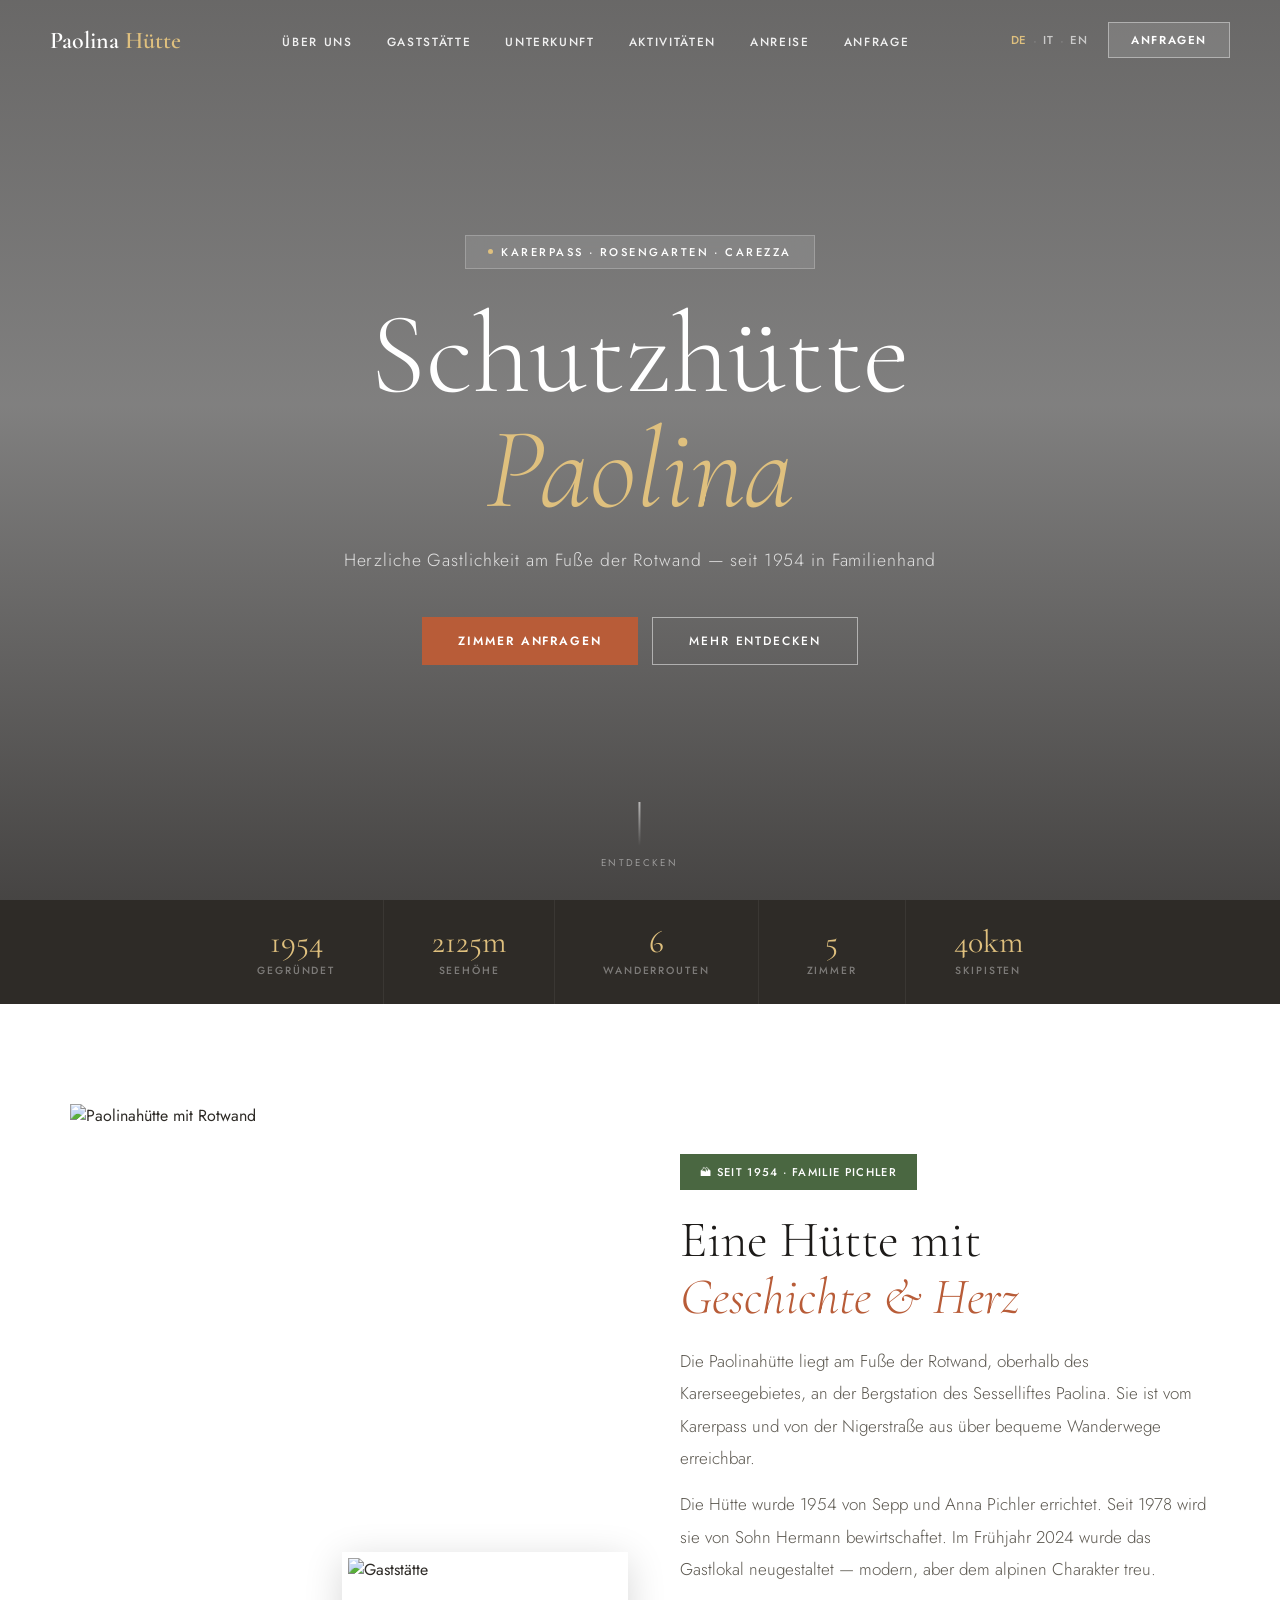
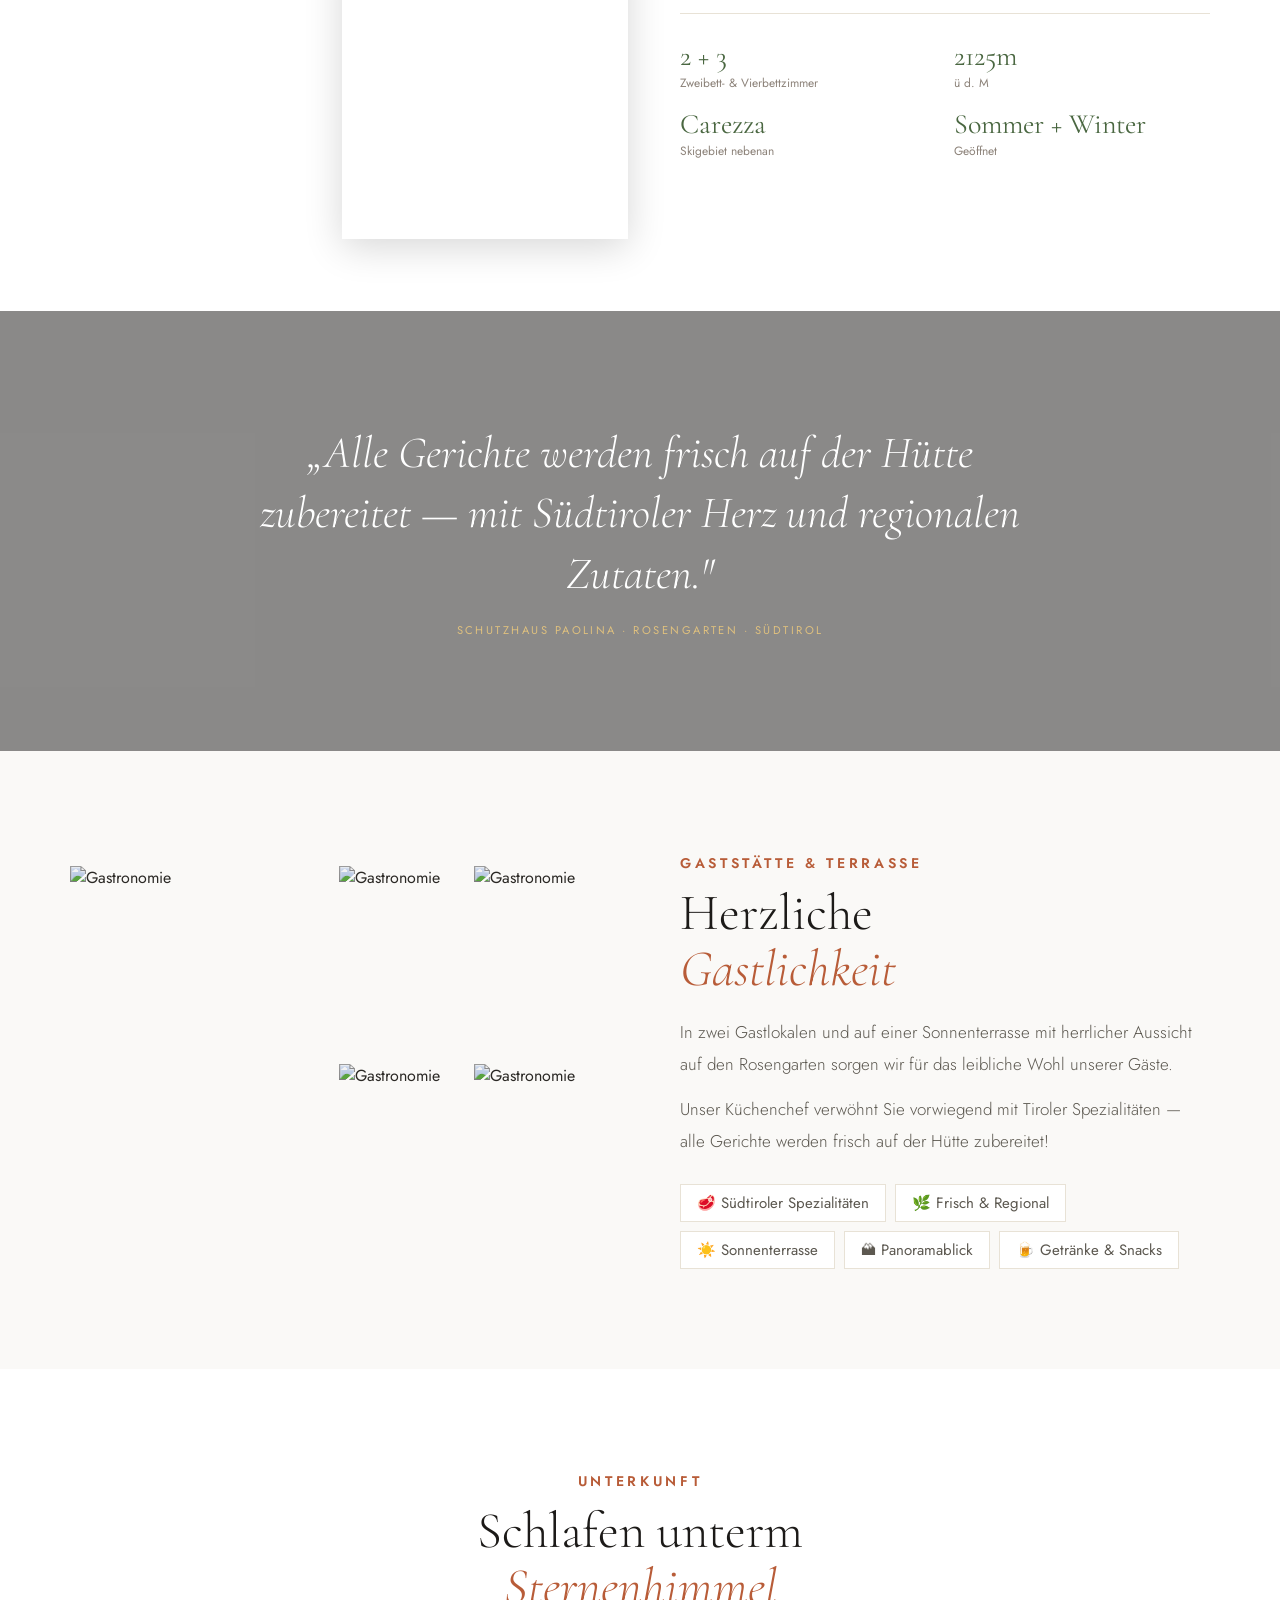
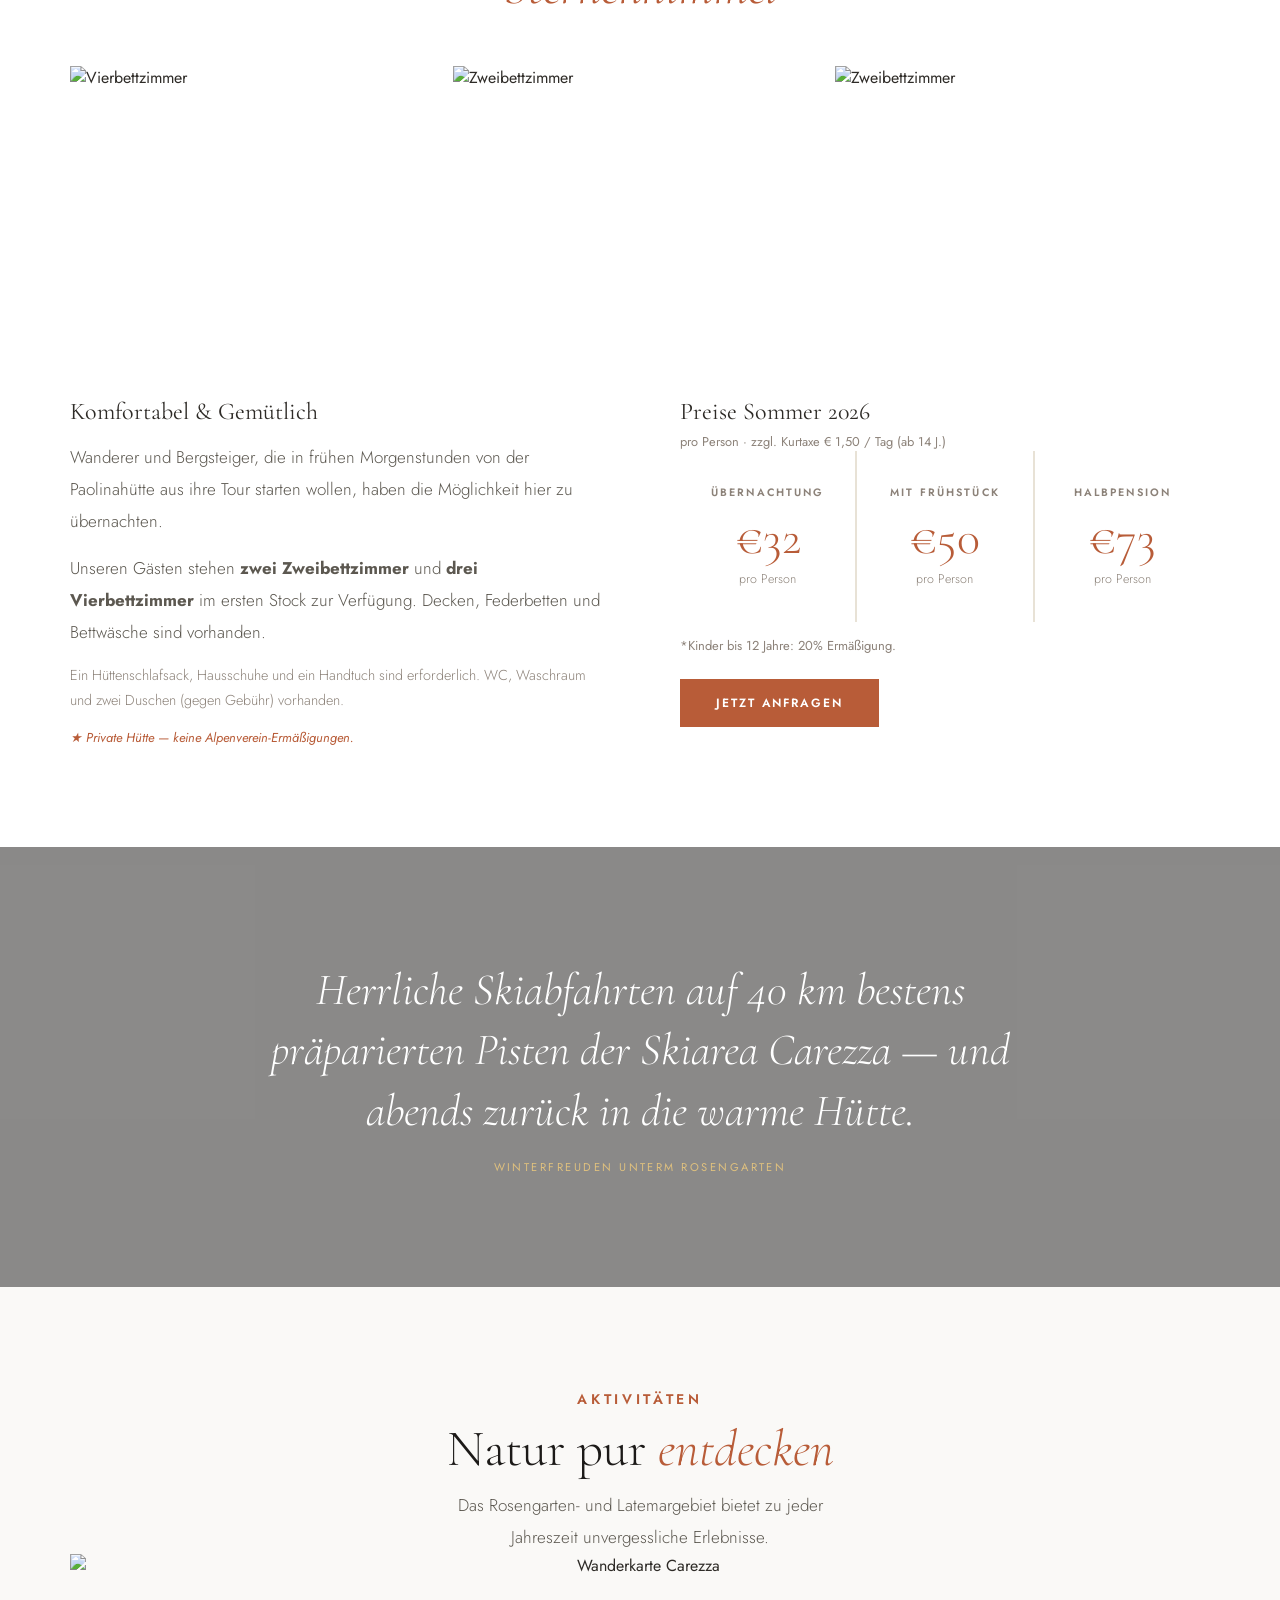
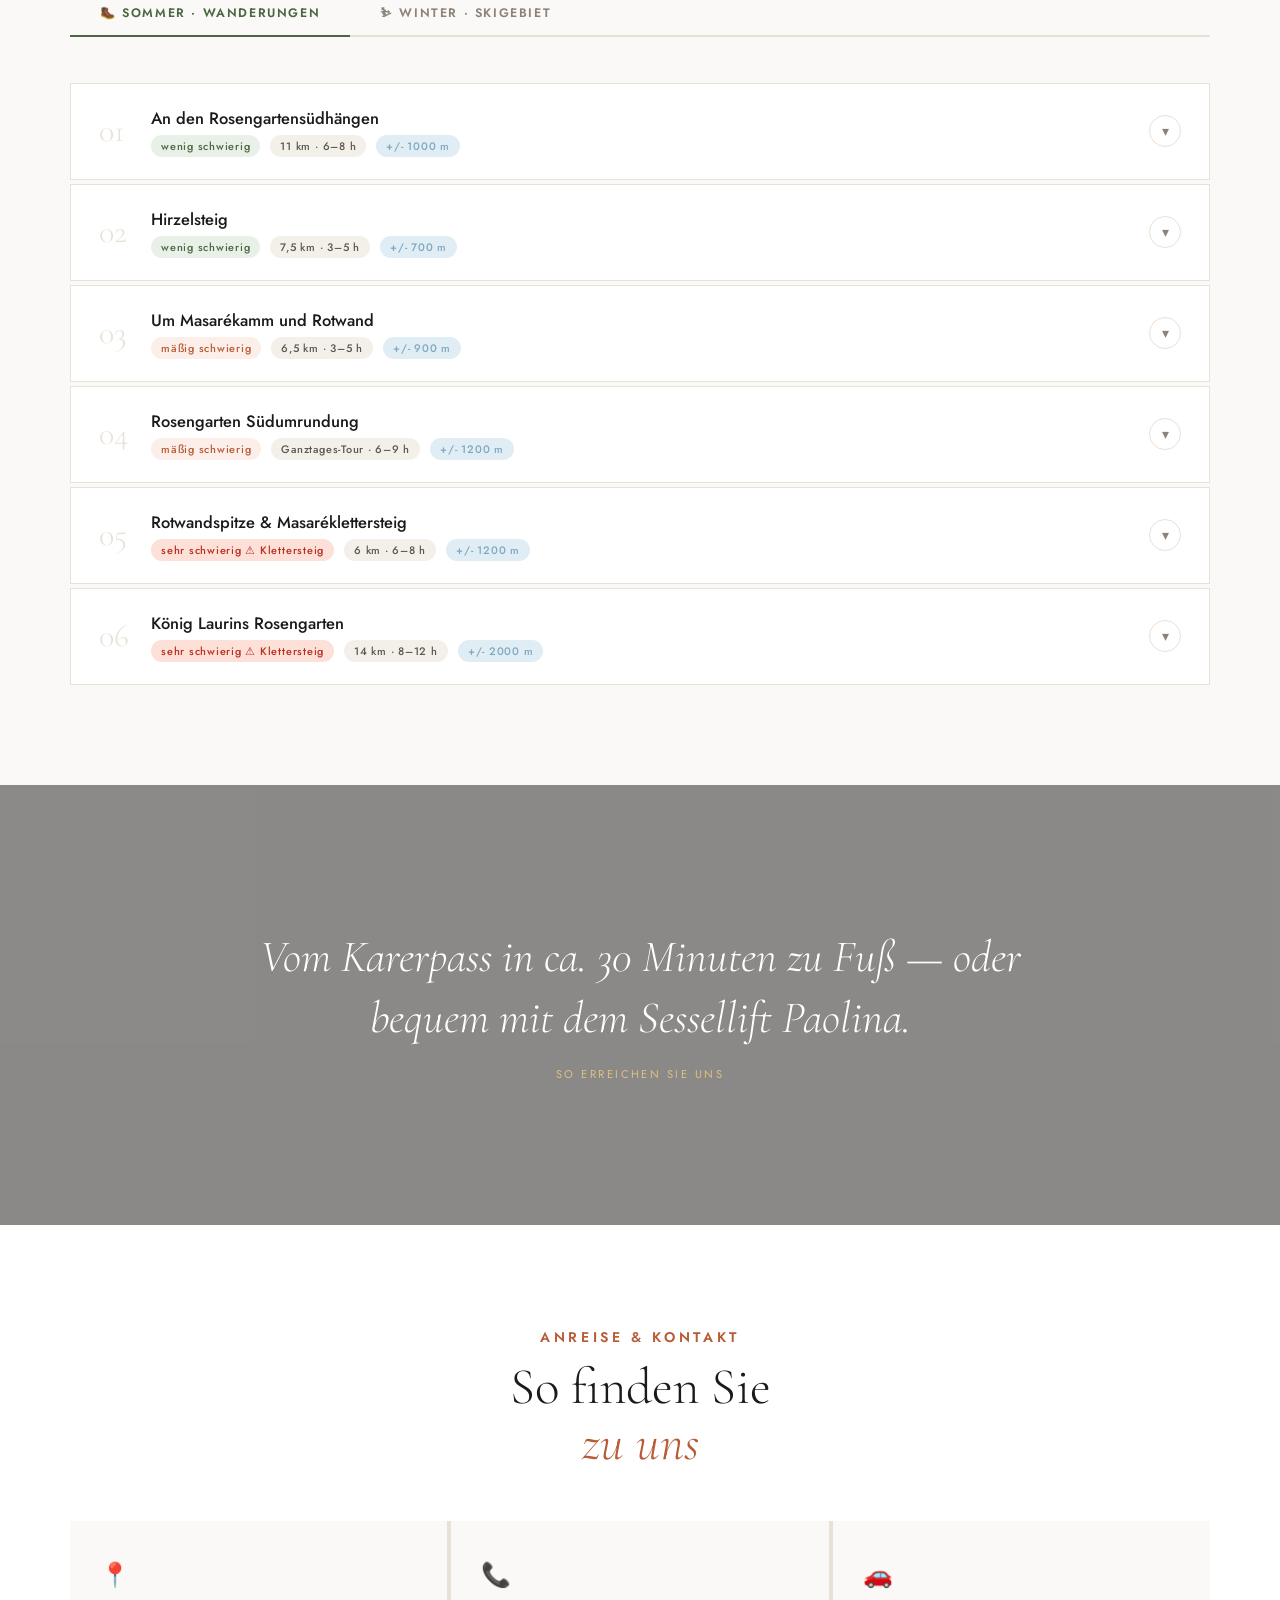
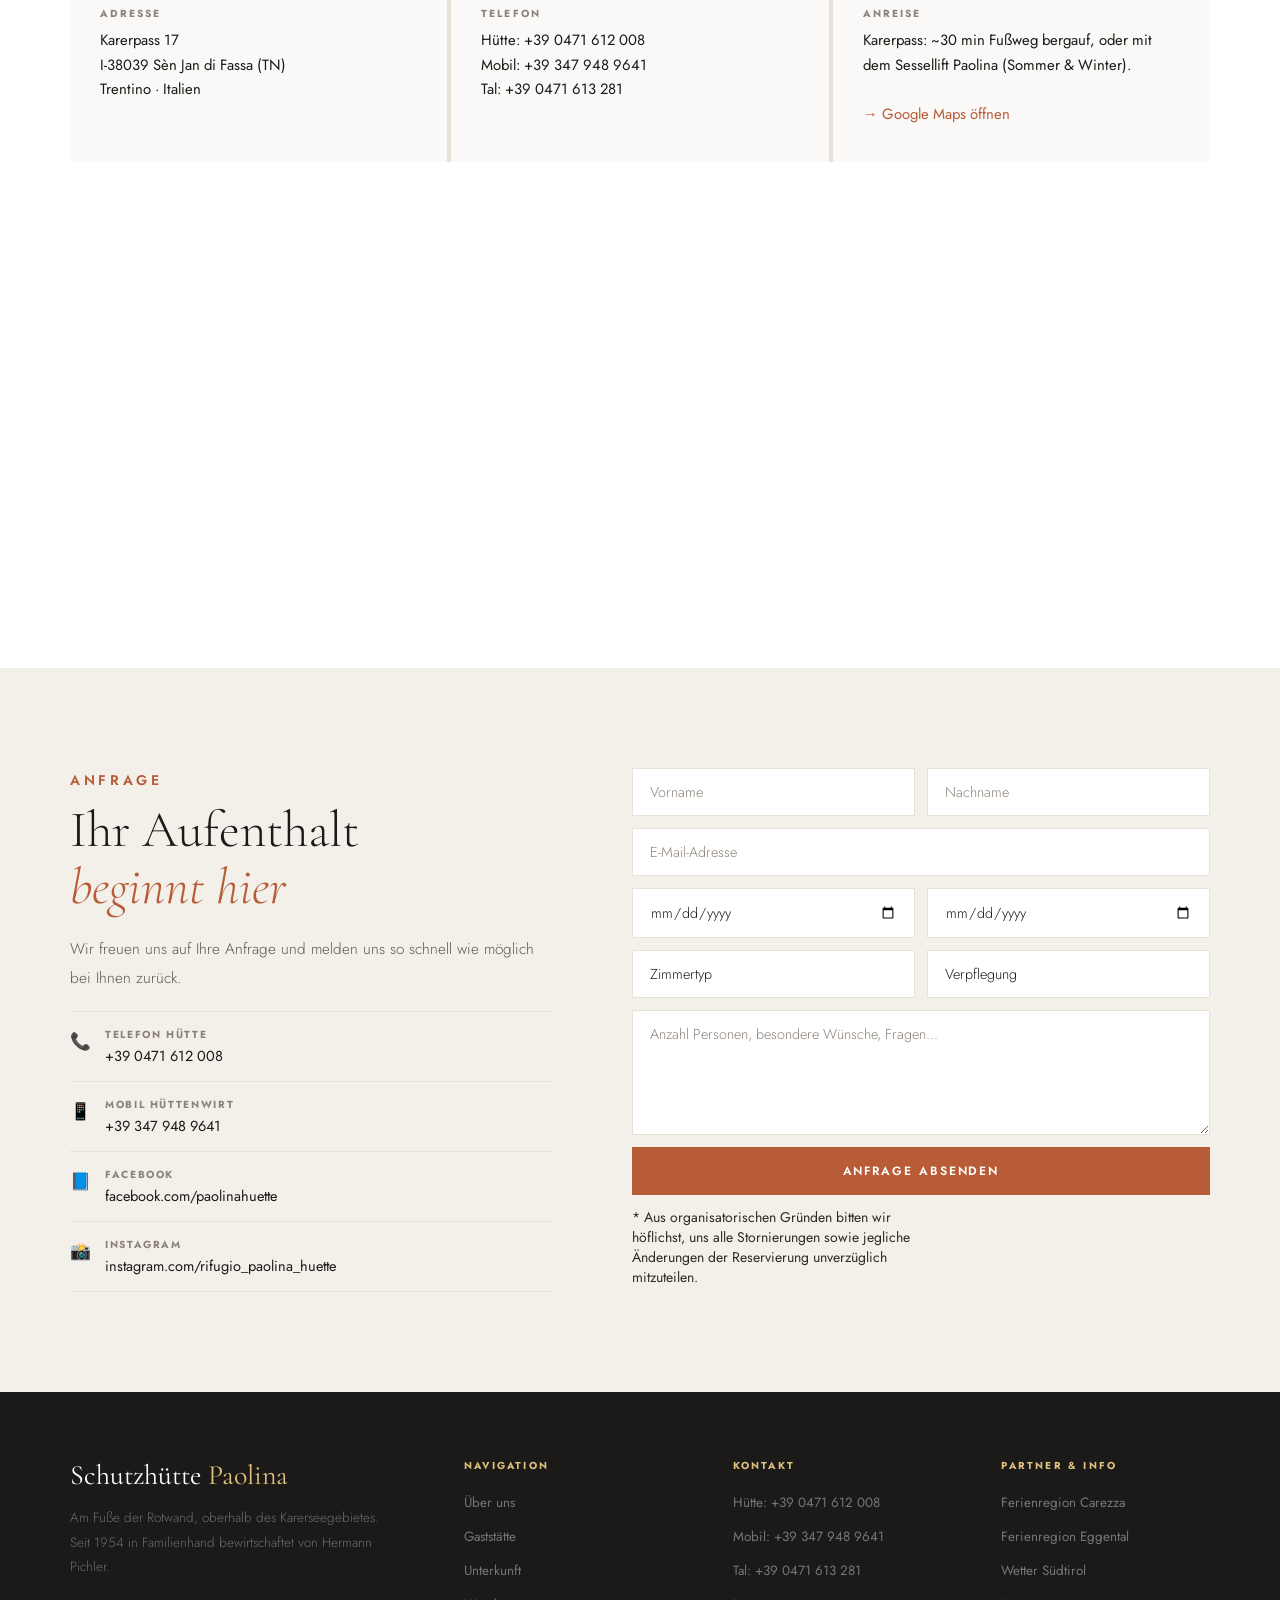
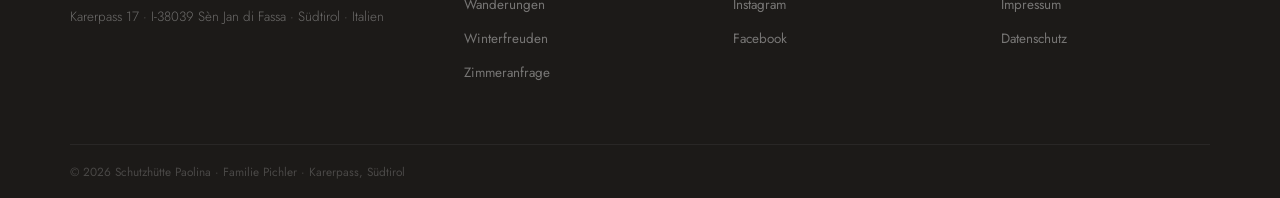
==== index.html @ 4b96404b "Add files via upload" ====
<!DOCTYPE html>
<html lang="de">
<head>
    <meta charset="UTF-8">
    <meta name="viewport" content="width=device-width, initial-scale=1.0">
    <link rel="icon" type="image/png" href="bilder/icons8-berg-48.png">
    <title>Schutzhütte Paolina</title>
    <link rel="preconnect" href="https://fonts.googleapis.com">
    <link href="https://fonts.googleapis.com/css2?family=Cormorant+Garamond:ital,wght@0,300;0,400;0,600;1,300;1,400&family=Jost:wght@300;400;500;600&display=swap" rel="stylesheet">
    <link rel="stylesheet" href="style.css">
</head>
<body>

<!-- NAV -->
<nav id="nav">
  <a href="#hero" class="nav-logo">Paolina <span>Hütte</span></a>
  <ul class="nav-center">
    <li><a href="#ueber" class="nav-link">Über uns</a></li>
    <li><a href="#gaststaette" class="nav-link">Gaststätte</a></li>
    <li><a href="#unterkunft" class="nav-link">Unterkunft</a></li>
    <li><a href="#aktivitaeten" class="nav-link">Aktivitäten</a></li>
    <li><a href="#anreise" class="nav-link">Anreise</a></li>
    <li><a href="#anfrage" class="nav-link">Anfrage</a></li>
  </ul>
  <div class="nav-right">
    <div class="nav-lang">
      <a href="#" class="on">DE</a><span>·</span>
      <a href="#">IT</a><span>·</span>
      <a href="#">EN</a>
    </div>
    <a href="#anfrage" class="nav-cta">Anfragen</a>
  </div>
</nav>

<!-- START -->
<section id="hero">
  <div class="hero-bg" id="heroBg"></div>
  <div class="hero-grad"></div>
  <div class="hero-content">
    <div class="hero-badge">Karerpass · Rosengarten · Carezza</div>
    <h1 class="hero-title">Schutzhütte<br><em>Paolina</em></h1>
    <p class="hero-sub">Herzliche Gastlichkeit am Fuße der Rotwand — seit 1954 in Familienhand</p>
    <div class="hero-btns">
      <a href="#unterkunft" class="btn-solid">Zimmer anfragen</a>
      <a href="#ueber" class="btn-ghost">Mehr entdecken</a>
    </div>
  </div>
  <div class="hero-scroll">
    <div class="scroll-line"></div>
    <span>Entdecken</span>
  </div>
</section>

<!-- U1 -->
<div class="stripe">
  <div class="stripe-item"><div class="sv">1954</div><div class="sl">Gegründet</div></div>
  <div class="stripe-item"><div class="sv">2125m</div><div class="sl">Seehöhe</div></div>
  <div class="stripe-item"><div class="sv">6</div><div class="sl">Wanderrouten</div></div>
  <div class="stripe-item"><div class="sv">5</div><div class="sl">Zimmer</div></div>
  <div class="stripe-item"><div class="sv">40km</div><div class="sl">Skipisten</div></div>
</div>

<!-- UEBER UNS -->
<section id="ueber">
  <div class="sec">
    <div class="two-col">
      <div class="img-stack reveal">
        <img class="img-main" src="bilder/huette-ausen.jpg" alt="Paolinahütte mit Rotwand">
        <img class="img-inset" src="bilder/gaststaette1.jpg" alt="Gaststätte">
      </div>
      <div class="reveal d1">
        <div class="ueber-badge">🏔 Seit 1954 · Familie Pichler</div>
        <h2 class="sec-h">Eine Hütte mit<br><em>Geschichte & Herz</em></h2>
        <p class="p-body">Die Paolinahütte liegt am Fuße der Rotwand, oberhalb des Karerseegebietes, an der Bergstation des Sesselliftes Paolina. Sie ist vom Karerpass und von der Nigerstraße aus über bequeme Wanderwege erreichbar.</p>
        <p class="p-body">Die Hütte wurde 1954 von Sepp und Anna Pichler errichtet. Seit 1978 wird sie von Sohn Hermann bewirtschaftet. Im Frühjahr 2024 wurde das Gastlokal neugestaltet — modern, aber dem alpinen Charakter treu.</p>
        <div class="facts">
          <div class="fact"><div class="fact-n">2 + 3</div><div class="fact-l">Zweibett- & Vierbettzimmer</div></div>
          <div class="fact"><div class="fact-n">2125m</div><div class="fact-l">ü d. M</div></div>
          <div class="fact"><div class="fact-n">Carezza</div><div class="fact-l">Skigebiet nebenan</div></div>
          <div class="fact"><div class="fact-n">Sommer + Winter</div><div class="fact-l">Geöffnet</div></div>
        </div>
      </div>
    </div>
  </div>
</section>

<!-- U2 -->
<div class="para" style="background-image:url('bilder/gaststaette4.png');">
  <div class="para-inner">
    <blockquote>„Alle Gerichte werden frisch auf der Hütte zubereitet — mit Südtiroler Herz und regionalen Zutaten."</blockquote>
    <cite>Schutzhaus Paolina · Rosengarten · Südtirol</cite>
  </div>
</div>

<!-- GASTSTAETTE -->
<section id="gaststaette" class="bg-off">
  <div class="sec">
    <div class="two-col rev">
      <div class="reveal">
        <span class="sec-tag">Gaststätte & Terrasse</span>
        <h2 class="sec-h">Herzliche<br><em>Gastlichkeit</em></h2>
        <p class="sec-lead">In zwei Gastlokalen und auf einer Sonnenterrasse mit herrlicher Aussicht auf den Rosengarten sorgen wir für das leibliche Wohl unserer Gäste.</p>
        <p class="sec-lead" style="margin-top:13px;">Unser Küchenchef verwöhnt Sie vorwiegend mit Tiroler Spezialitäten — alle Gerichte werden frisch auf der Hütte zubereitet!</p>
        <div class="gast-tags">
          <span class="tag">🥩 Südtiroler Spezialitäten</span>
          <span class="tag">🌿 Frisch & Regional</span>
          <span class="tag">☀️ Sonnenterrasse</span>
          <span class="tag">🏔 Panoramablick</span>
          <span class="tag">🍺 Getränke & Snacks</span>
        </div>
      </div>
      <div class="mosaic reveal d1">
        <img class="big" src="bilder/gaststaette2.jpg" alt="Gastronomie">
        <img src="bilder/gaststaette3.jpg" alt="Gastronomie">
        <img src="bilder/terrasse1.jpg" alt="Gastronomie">
        <img src="bilder/badezimmer1.jpg" alt="Gastronomie">
        <img src="bilder/terrasse2.jpg" alt="Gastronomie">
      </div>
    </div>
  </div>
</section>

<!-- UNTERKUNFT -->
<section id="unterkunft">
  <div class="sec">
    <div style="text-align:center;margin-bottom:50px;">
      <span class="sec-tag reveal">Unterkunft</span>
      <h2 class="sec-h reveal" style="max-width:480px;margin:0 auto;">Schlafen unterm<br><em>Sternenhimmel</em></h2>
    </div>
    <div class="room-gal reveal">
      <img src="bilder/zimmer1.jpg" alt="Vierbettzimmer">
      <img src="bilder/zimmer2.jpg" alt="Zweibettzimmer">
      <img src="bilder/zimmer3.jpg" alt="Zweibettzimmer">
    </div>
    <div class="two-col" style="align-items:start;margin-top:50px;">
      <div class="reveal">
        <h3 style="font-family:'Cormorant Garamond',serif;font-size:1.5rem;font-weight:400;margin-bottom:15px;">Komfortabel & Gemütlich</h3>
        <p class="p-body">Wanderer und Bergsteiger, die in frühen Morgenstunden von der Paolinahütte aus ihre Tour starten wollen, haben die Möglichkeit hier zu übernachten.</p>
        <p class="p-body">Unseren Gästen stehen <strong>zwei Zweibettzimmer</strong> und <strong>drei Vierbettzimmer</strong> im ersten Stock zur Verfügung. Decken, Federbetten und Bettwäsche sind vorhanden.</p>
        <p style="font-size:0.9rem;color:var(--text-light);line-height:1.8;font-weight:300;">Ein Hüttenschlafsack, Hausschuhe und ein Handtuch sind erforderlich. WC, Waschraum und zwei Duschen (gegen Gebühr) vorhanden.</p>
        <p style="margin-top:14px;font-size:0.81rem;color:var(--rust);font-style:italic;">★ Private Hütte — keine Alpenverein-Ermäßigungen.</p>
      </div>
      <div class="reveal d1">
        <h3 style="font-family:'Cormorant Garamond',serif;font-size:1.5rem;font-weight:400;margin-bottom:6px;">Preise Sommer 2026</h3>
        <p style="font-size:0.8rem;color:var(--text-light);margin-bottom:0;">pro Person · zzgl. Kurtaxe € 1,50 / Tag (ab 14 J.)</p>
        <div class="price-row">
          <div class="pbox"><div class="pbox-l">Übernachtung</div><div class="pbox-p">€32</div><div class="pbox-s">pro Person</div></div>
          <div class="pbox"><div class="pbox-l">mit Frühstück</div><div class="pbox-p">€50</div><div class="pbox-s">pro Person</div></div>
          <div class="pbox"><div class="pbox-l">Halbpension</div><div class="pbox-p">€73</div><div class="pbox-s">pro Person</div></div>
        </div>
        <p style="margin-top:13px;font-size:0.81rem;color:var(--text-light);line-height:1.72;">*Kinder bis 12 Jahre: 20% Ermäßigung.</p>
        <div style="margin-top:22px;"><a href="#anfrage" class="btn-solid">Jetzt anfragen</a></div>
      </div>
    </div>
  </div>
</section>

<!-- U3 -->
<div class="para" style="background-image:url('bilder/skigebiet1.jpg');">
  <div class="para-inner">
    <blockquote>Herrliche Skiabfahrten auf 40 km bestens präparierten Pisten der Skiarea Carezza — und abends zurück in die warme Hütte.</blockquote>
    <cite>Winterfreuden unterm Rosengarten</cite>
  </div>
</div>

<!-- AKTIVITAETEN -->
<section id="aktivitaeten" class="bg-off">
  <div class="sec">
    <div style="text-align:center;margin-bottom:14px;">
      <span class="sec-tag reveal">Aktivitäten</span>
      <h2 class="sec-h reveal" style="max-width:520px;margin:0 auto 12px;">Natur pur <em>entdecken</em></h2>
      <p class="sec-lead reveal" style="margin:0 auto;text-align:center;">Das Rosengarten- und Latemargebiet bietet zu jeder <br>Jahreszeit unvergessliche Erlebnisse.</p>
      <div class="wk"><img src="bilder/wanderkarte1.png" alt="Wanderkarte Carezza" onclick="openLb(this)"></div>
    </div>

    <div class="stabs reveal">
      <div class="stab on" data-tab="sommer">🥾 Sommer · Wanderungen</div>
      <div class="stab" data-tab="winter">⛷ Winter · Skigebiet</div>
    </div>

    <!-- SOMMER TAB -->
    <div class="tab on" id="tab-sommer">
      <div class="wlist">

        <!-- Route 1 -->
        <div class="wi">
          <div class="wh">
            <div class="whl">
              <div class="wnum">01</div>
              <div>
                <div class="wname">An den Rosengartensüdhängen</div>
                <div class="wmeta">
                  <span class="wp p-g">wenig schwierig</span>
                  <span class="wp p-x">11 km · 6–8 h</span>
                  <span class="wp p-b">+/- 1000 m</span>
                </div>
              </div>
            </div>
            <div class="warr">▾</div>
          </div>
          <div class="wb">
            <div class="wbi">
              <p style="font-size:0.76rem;color:var(--text-light);margin-bottom:5px;text-transform:uppercase;letter-spacing:0.1em;">Route</p>
              <p style="font-size:0.9rem;color:var(--text-mid);margin-bottom:0;">Talstation Paolinalift → Karerpass → Pederivaschwaige → Paolinahütte → Masaréhütte → Talstation Paolinalift</p>
              <div class="wstats">
                <div class="wsb"><div class="wsv">11 km</div><div class="wsk">Länge</div></div>
                <div class="wsb"><div class="wsv">2–4 h</div><div class="wsk">Gehzeit</div></div>
                <div class="wsb"><div class="wsv">±1000m</div><div class="wsk">Höhenmeter</div></div>
                <div class="wsb"><div class="wsv">2350m</div><div class="wsk">Höchster Punkt</div></div>
                <div class="wsb"><div class="wsv">★☆☆</div><div class="wsk">Schwierigkeit</div></div>
              </div>
              <p class="wdesc">Startend am Parkplatz der Talstation des Paolina-Sesselliftes führt die Tour längs der Passstraße ostwärts, biegt am Karerpass vor dem Hotel Savoy links in den Weg mit der Markierung Nr. 548 ab 
                               und steigt mäßig an bis zur Baita M. Pederiva. Von dort in westlicher Richtung (Markierung Nr. 549) zum Christomannos-Denkmal und weiter steil abwärts der Markierung 539 folgend zur Paolinahütte. 
                               Der Rückweg erfolgt auf dem Weg Nr. 552 zur Masarèhütte, dann weiter auf dem Forstweg Richtung Westen. Für müde gewordene Wanderer bietet sich der Rückweg auf dem Paolinalift ab der Paolinahütte an.</p>
              <div class="wimgs">
                <div class="wimgs-wrap"><img src="bilder/wanderroute1/wanderkarte1.jpg" alt="Wanderkarte" onclick="openLb(this)"><div class="wcap">Wanderkarte</div></div>
                <div class="wimgs-wrap"><img src="bilder/wanderroute1/karerpass.jpg" alt="Karerpass" onclick="openLb(this)"><div class="wcap">Karerpass</div></div>
                <div class="wimgs-wrap"><img src="bilder/wanderroute1/fensterturm.jpg" alt="Fensterlturm" onclick="openLb(this)"><div class="wcap">Fensterlturm</div></div>
                <div class="wimgs-wrap"><img src="bilder/wanderroute1/alte-paolinahuette.jpg" alt="Paolinahütte" onclick="openLb(this)"><div class="wcap">Paolinahütte</div></div>
              </div>
            </div>
          </div>
        </div>

        <!-- Route 2 -->
        <div class="wi">
          <div class="wh">
            <div class="whl">
              <div class="wnum">02</div>
              <div>
                <div class="wname">Hirzelsteig</div>
                <div class="wmeta">
                  <span class="wp p-g">wenig schwierig</span>
                  <span class="wp p-x">7,5 km · 3–5 h</span>
                  <span class="wp p-b">+/- 700 m</span>
                </div>
              </div>
            </div>
            <div class="warr">▾</div>
          </div>
          <div class="wb">
            <div class="wbi">
              <p style="font-size:0.76rem;color:var(--text-light);margin-bottom:5px;text-transform:uppercase;letter-spacing:0.1em;">Route</p>
              <p style="font-size:0.9rem;color:var(--text-mid);margin-bottom:0;">Paolinahütte → Christomannosdenkmal → Rosengartenhütte → Paolinahütte</p>
              <div class="wstats">
                <div class="wsb"><div class="wsv">7,5 km</div><div class="wsk">Länge</div></div>
                <div class="wsb"><div class="wsv">3–5 h</div><div class="wsk">Gehzeit</div></div>
                <div class="wsb"><div class="wsv">±700m</div><div class="wsk">Höhenmeter</div></div>
                <div class="wsb"><div class="wsv">2390m</div><div class="wsk">Rosengartenhütte</div></div>
                <div class="wsb"><div class="wsv">★☆☆</div><div class="wsk">Schwierigkeit</div></div>
              </div>
              <p class="wdesc">Der Hirzelweg bietet allen Bergwanderbegeisterten eine nicht allzu anstrengende Tour unter den bizarren Gipfeln des Rosengarten mit fantastischer Aussicht auf die westliche Südtiroler Bergwelt. 
                               Ausgehend von der Paolinahütte führt die Route auf dem Weg Nr. 539 steil ostwärts zum Christomannosdenkmal, von dort auf dem oberen Steig Nr. 549 zuerst westwärts dann in nördlicher Richtung zur 
                               Rosengartenhütte. Der Rückweg erfolgt auf dem unteren Hirzelsteig (Nr. 552) leicht absteigend zum Ausgangspunkt.</p>
              <div class="wimgs">
                <div class="wimgs-wrap"><img src="bilder/wanderroute2/hohenprofil.jpg" alt="Höhenprofil" onclick="openLb(this)"><div class="wcap">Höhenprofil</div></div>
                <div class="wimgs-wrap"><img src="bilder/wanderroute2/christomannosdenkmal.jpg" alt="Christomannosdenkmal" onclick="openLb(this)"><div class="wcap">Christomannosdenkmal</div></div>
                <div class="wimgs-wrap"><img src="bilder/wanderroute2/masarekamm.jpg" alt="Masarèkamm" onclick="openLb(this)"><div class="wcap">Masarèkamm</div></div>
                <div class="wimgs-wrap"><img src="bilder/wanderroute2/wegweiser.jpg" alt="Wegweiser" onclick="openLb(this)"><div class="wcap">Wegweiser</div></div>
              </div>
            </div>
          </div>
        </div>

        <!-- Route 3 -->
        <div class="wi">
          <div class="wh">
            <div class="whl">
              <div class="wnum">03</div>
              <div>
                <div class="wname">Um Masarékamm und Rotwand</div>
                <div class="wmeta">
                  <span class="wp p-o">mäßig schwierig</span>
                  <span class="wp p-x">6,5 km · 3–5 h</span>
                  <span class="wp p-b">+/- 900 m</span>
                </div>
              </div>
            </div>
            <div class="warr">▾</div>
          </div>
          <div class="wb">
            <div class="wbi">
              <p style="font-size:0.76rem;color:var(--text-light);margin-bottom:5px;text-transform:uppercase;letter-spacing:0.1em;">Route</p>
              <p style="font-size:0.9rem;color:var(--text-mid);margin-bottom:0;">Paolinahütte → Christomannosdenkmal → Rotwandhütte (Ostertaghütte) → Vajolonpass → Paolinahütte</p>
              <div class="wstats">
                <div class="wsb"><div class="wsv">6,5 km</div><div class="wsk">Länge</div></div>
                <div class="wsb"><div class="wsv">3–5 h</div><div class="wsk">Gehzeit</div></div>
                <div class="wsb"><div class="wsv">±900m</div><div class="wsk">Höhenmeter</div></div>
                <div class="wsb"><div class="wsv">2560m</div><div class="wsk">Vajolonpass</div></div>
                <div class="wsb"><div class="wsv">★★☆</div><div class="wsk">Schwierigkeit</div></div>
              </div>
              <p class="wdesc">Die nicht allzu anstrengende Rundwanderung startet bei der Paolinahütte und führt ostwärts auf steilem Weg (Nr. 539) zum Christomannosdenkmal, dann leicht abwärts mit der 
                               Markierung Nr. 549 zur Rotwandhütte (Ostertaghütte). Von dort in nördlicher Richtung auf dem Weg Nr. 541 bis zur Abzweigung zum Vajolonpass, dann steil der Markierung 
                               Nr. 551 folgend zur höchsten Wegstelle. Weiter steil abwärts auf etwas rutschigem Steig zum Hirzelsteig und schließlich südwärts zurück zur Paolinahütte.</p>
              <div class="wimgs">
                <div class="wimgs-wrap"><img src="bilder/wanderroute3/rotwand.jpg" alt="Rotwand" onclick="openLb(this)"><div class="wcap">Rotwand Abendrot</div></div>
                <div class="wimgs-wrap"><img src="bilder/wanderroute3/malga-soler.jpg" alt="Malga Soler" onclick="openLb(this)"><div class="wcap">Malga Soler</div></div>
                <div class="wimgs-wrap"><img src="bilder/wanderroute3/latemar.jpg" alt="Latemar" onclick="openLb(this)"><div class="wcap">Latemar</div></div>
                <div class="wimgs-wrap"><img src="bilder/wanderroute3/huette.jpg" alt="Hütte" onclick="openLb(this)"><div class="wcap">Paolinahütte</div></div>
              </div>
            </div>
          </div>
        </div>

        <!-- Route 4 -->
        <div class="wi">
          <div class="wh">
            <div class="whl">
              <div class="wnum">04</div>
              <div>
                <div class="wname">Rosengarten Südumrundung</div>
                <div class="wmeta">
                  <span class="wp p-o">mäßig schwierig</span>
                  <span class="wp p-x">Ganztages-Tour · 6–9 h</span>
                  <span class="wp p-b">+/- 1200 m</span>
                </div>
              </div>
            </div>
            <div class="warr">▾</div>
          </div>
          <div class="wb">
            <div class="wbi">
              <p style="font-size:0.76rem;color:var(--text-light);margin-bottom:5px;text-transform:uppercase;letter-spacing:0.1em;">Route</p>
              <p style="font-size:0.9rem;color:var(--text-mid);margin-bottom:0;">Paolinahütte → Rosengartensüdhang → Rotwandhütte → Vajolonpass → Paolinahütte</p>
              <div class="wstats">
                <div class="wsb"><div class="wsv">lang</div><div class="wsk">Länge</div></div>
                <div class="wsb"><div class="wsv">6–9 h</div><div class="wsk">Gehzeit</div></div>
                <div class="wsb"><div class="wsv">±1200m</div><div class="wsk">Höhenmeter</div></div>
                <div class="wsb"><div class="wsv">2500m</div><div class="wsk">Höchster Punkt</div></div>
                <div class="wsb"><div class="wsv">★★☆</div><div class="wsk">Schwierigkeit</div></div>
              </div>
              <p class="wdesc">Eine beeindruckende Rundwanderung entlang der Südhänge des Rosengartens mit wechselnden Perspektiven auf das mächtige Felsmassiv. Die Tour verbindet mehrere Schutzhütten 
                               und bietet immer wieder atemberaubende Ausblicke auf das Latemargebiet und die umliegenden Dolomitengipfel. Ideal für erfahrene Wanderer, die einen langen Bergtag genießen wollen.</p>
              <div class="wimgs">
                <div class="wimgs-wrap"><img src="bilder/wanderroute4/latemar-abendrot.jpg" alt="Latemar Abendrot" onclick="openLb(this)"><div class="wcap">Latemar Abendrot</div></div>
                <div class="wimgs-wrap"><img src="bilder/wanderroute4/latemar.jpg" alt="Latemar" onclick="openLb(this)"><div class="wcap">Latemar</div></div>
                <div class="wimgs-wrap"><img src="bilder/wanderroute4/masarekamm.jpg" alt="Masarèkamm" onclick="openLb(this)"><div class="wcap">Masarèkamm</div></div>
                <div class="wimgs-wrap"><img src="bilder/wanderroute4/karerpass.jpg" alt="Karerpass" onclick="openLb(this)"><div class="wcap">Karerpass</div></div>
              </div>
            </div>
          </div>
        </div>

        <!-- Route 5 -->
        <div class="wi">
          <div class="wh">
            <div class="whl">
              <div class="wnum">05</div>
              <div>
                <div class="wname">Rotwandspitze & Masaréklettersteig</div>
                <div class="wmeta">
                  <span class="wp p-r">sehr schwierig ⚠ Klettersteig</span>
                  <span class="wp p-x">6 km · 6–8 h</span>
                  <span class="wp p-b">+/- 1200 m</span>
                </div>
              </div>
            </div>
            <div class="warr">▾</div>
          </div>
          <div class="wb">
            <div class="wbi">
              <div class="warning-bar">⚠ Klettersteigausrüstung erforderlich: Gurt, Karabiner, Helm</div>
              <p style="font-size:0.76rem;color:var(--text-light);margin-bottom:5px;text-transform:uppercase;letter-spacing:0.1em;">Route</p>
              <p style="font-size:0.9rem;color:var(--text-mid);margin-bottom:0;">Paolinahütte → Vajolonpass → Rotwandspitze → Masaréklettersteig → Rotwandhütte → Paolinahütte</p>
              <div class="wstats">
                <div class="wsb"><div class="wsv">6 km</div><div class="wsk">Länge</div></div>
                <div class="wsb"><div class="wsv">4–6 h</div><div class="wsk">Gehzeit</div></div>
                <div class="wsb"><div class="wsv">±1200m</div><div class="wsk">Höhenmeter</div></div>
                <div class="wsb"><div class="wsv">2806m</div><div class="wsk">Rotwandspitze</div></div>
                <div class="wsb"><div class="wsv">★★★</div><div class="wsk">Sehr schwierig</div></div>
              </div>
              <p class="wdesc">Die Rundwanderung startet bei der Paolinahütte und führt nordwärts leicht ansteigend der Markierung Nr. 552 folgend bis zur Abzweigung zum Vajolonpass, dann in östlicher Richtung 
                               auf dem steilen Steig Nr. 551. Auf dem gut gesicherten Klettersteig — Ausrüstung unbedingt notwendig — geht's hinauf auf die Rotwandspitze (2806m). Der Abstieg erfolgt zuerst auf 
                              dem Klettersteig dem Masarékamm entlang, dann in östlicher Richtung zur Rotwandhütte.</p>
              <div class="wimgs">
                <div class="wimgs-wrap"><img src="bilder/wanderroute5/rotwand.jpg" alt="Rotwand" onclick="openLb(this)"><div class="wcap">Rotwand</div></div>
                <div class="wimgs-wrap"><img src="bilder/wanderroute5/masarekamm.jpg" alt="Masarèkamm" onclick="openLb(this)"><div class="wcap">Masarèkamm</div></div>
                <div class="wimgs-wrap"><img src="bilder/wanderroute5/fensterlturm.jpg" alt="Fensterlturm" onclick="openLb(this)"><div class="wcap">Fensterlturm</div></div>
                <div class="wimgs-wrap"><img src="bilder/wanderroute5/huettengaudi.jpg" alt="Hüttengaudi" onclick="openLb(this)"><div class="wcap">Hüttengaudi</div></div>
              </div>
            </div>
          </div>
        </div>

        <!-- Route 6 -->
        <div class="wi">
          <div class="wh">
            <div class="whl">
              <div class="wnum">06</div>
              <div>
                <div class="wname">König Laurins Rosengarten</div>
                <div class="wmeta">
                  <span class="wp p-r">sehr schwierig ⚠ Klettersteig</span>
                  <span class="wp p-x">14 km · 8–12 h</span>
                  <span class="wp p-b">+/- 2000 m</span>
                </div>
              </div>
            </div>
            <div class="warr">▾</div>
          </div>
          <div class="wb">
            <div class="wbi">
              <div class="warning-bar">⚠ Nur für erfahrene Berggeher mit Klettersteigausrüstung und sehr guter Kondition!</div>
              <p style="font-size:0.76rem;color:var(--text-light);margin-bottom:5px;text-transform:uppercase;letter-spacing:0.1em;">Route</p>
              <p style="font-size:0.9rem;color:var(--text-mid);margin-bottom:0;">Paolinahütte → Rosengartenhütte → Santnerpassklettersteig → Vajolethütte → Zigoladepass → Paolinahütte</p>
              <div class="wstats">
                <div class="wsb"><div class="wsv">14 km</div><div class="wsk">Länge</div></div>
                <div class="wsb"><div class="wsv">8–12 h</div><div class="wsk">Gehzeit</div></div>
                <div class="wsb"><div class="wsv">±2000m</div><div class="wsk">Höhenmeter</div></div>
                <div class="wsb"><div class="wsv">2730m</div><div class="wsk">Santnerpass</div></div>
                <div class="wsb"><div class="wsv">★★★</div><div class="wsk">Sehr schwierig</div></div>
              </div>
              <p class="wdesc">Wer eine gute Kondition hat, über Klettersteigerfahrung verfügt und entsprechend ausgerüstet ist, kann sich diese wunderschöne Tour in das Reich von König Laurin 
                               zwischen der Rosengartenspitze und den Vajolettürmen vornehmen. Von der Paolinahütte auf dem Weg Nr. 552, anschließend Nr. 549 zur Rosengartenhütte. 
                               Der Santnerpassklettersteig (Markierung S) ist mit Seilen und Leitern gesichert — teils ausgesetzt und steil führt er in König Laurins Rosengarten. Über den Santnerpass, 
                               an der Gartlhütte vorbei zwischen Rosengartenspitze und Vajolettürmen zur Vajolethütte, dann weiter über den Zigoladepass zurück zur Paolinahütte.</p>
              <div class="wimgs">
                <div class="wimgs-wrap"><img src="bilder/wanderroute6/schneelbild.jpg" alt="Schneebild" onclick="openLb(this)"><div class="wcap">Schneebild</div></div>
                <div class="wimgs-wrap"><img src="bilder/wanderroute6/christomannosdenkmal.jpg" alt="Christomannosdenkmal" onclick="openLb(this)"><div class="wcap">Christomannosdenkmal</div></div>
                <div class="wimgs-wrap"><img src="bilder/wanderroute6/latemar.jpg" alt="Latemar" onclick="openLb(this)"><div class="wcap">Latemar</div></div>
                <div class="wimgs-wrap"><img src="bilder/wanderroute6/karerpass.jpg" alt="Karerpass" onclick="openLb(this)"><div class="wcap">Karerpass</div></div>
              </div>
            </div>
          </div>
        </div>

      </div><!-- /wlist -->
    </div><!-- /tab-sommer -->

    <!-- WINTER TAB -->
    <div class="tab" id="tab-winter">
      <div class="wgrid">
        <div class="wcard">
          <img class="wc-img" src="bilder/skigebiet-carezza.jpg" alt="Skigebiet Carezza">
          <div class="wc-body">
            <div class="wc-ico">⛷</div>
            <div class="wc-title">Skigebiet Carezza</div>
            <p class="wc-desc">40 km bestens präparierte Pisten mit 12 Aufstiegsanlagen. Für Anfänger und erfahrene Skifahrer — Carezza bietet für jeden etwas.</p>
          </div>
        </div>
        <div class="wcard">
          <img class="wc-img" src="bilder/schnee-huette.jpg" alt="Schneehütte">
          <div class="wc-body">
            <div class="wc-ico">🥾</div>
            <div class="wc-title">Winterwanderungen</div>
            <p class="wc-desc">Fantastische Winterlandschaften im Rosengarten- und Latemargebiet — traumhafte Touren durch tiefverschneite Wälder und über sonnige Hochplateaus.</p>
          </div>
        </div>
        <div class="wcard">
          <img class="wc-img" src="bilder/abendrot-rotwand.jpg" alt="Abendrot-Rotwand">
          <div class="wc-body">
            <div class="wc-ico">🌅</div>
            <div class="wc-title">Sonnenbäder & Panorama</div>
            <p class="wc-desc">Sonnenbäder in glasklarer Bergluft auf 1850m. Das Abendrot über Rotwand und Latemar — ein unvergesslicher Anblick von unserer Terrasse.</p>
          </div>
        </div>
      </div>
      <div class="photo-row">
        <img src="bilder/abendrot-rotwand.jpg" alt="Abendrot-Rotwand">
        <img src="bilder/huettengaudi.jpg" alt="Hüttengaudi">
        <img src="bilder/latemar.jpg" alt="Latemar">
        <img src="bilder/huette.jpg" alt="Hütte">
      </div>
    </div>

  </div><!-- /sec -->
</section>

<!-- U4 -->
<div class="para" style="background-image:url('bilder/huette-ausen3.jpg');">
  <div class="para-inner">
    <blockquote>Vom Karerpass in ca. 30 Minuten zu Fuß — oder bequem mit dem Sessellift Paolina.</blockquote>
    <cite>So erreichen Sie uns</cite>
  </div>
</div>

<!-- ANREISE / KONTAKT -->
<section id="anreise">
  <div class="sec">
    <div style="text-align:center;margin-bottom:20px;">
      <span class="sec-tag reveal">Anreise & Kontakt</span>
      <h2 class="sec-h reveal" style="max-width:460px;margin:0 auto;">So finden Sie<br><em>zu uns</em></h2>
    </div>
    <div class="ccs reveal">
      <div class="cc">
        <div class="cc-ico">📍</div>
        <div class="cc-l">Adresse</div>
        <div class="cc-v">Karerpass 17<br>I-38039 Sèn Jan di Fassa (TN)<br>Trentino · Italien</div>
      </div>
      <div class="cc">
        <div class="cc-ico">📞</div>
        <div class="cc-l">Telefon</div>
        <div class="cc-v">
          Hütte: <a href="tel:+390471612008">+39 0471 612 008</a><br>
          Mobil: <a href="tel:+393479489641">+39 347 948 9641</a><br>
          Tal: <a href="tel:+390471613281">+39 0471 613 281</a>
        </div>
      </div>
      <div class="cc">
        <div class="cc-ico">🚗</div>
        <div class="cc-l">Anreise</div>
        <div class="cc-v">Karerpass: ~30 min Fußweg bergauf, oder mit dem Sessellift Paolina (Sommer & Winter).<br><br><a href="https://maps.google.com/?q=Schutzhaus+Paolina" target="_blank" style="color:var(--rust);">→ Google Maps öffnen</a></div>
      </div>
    </div>
    <iframe class="map-frame reveal"
      src="https://www.google.com/maps?q=46.4155058,11.6146815&z=18&t=k&output=embed"
      allowfullscreen loading="lazy" title="Karte Schutzhaus Paolina">
    </iframe>
  </div>
</section>

<!-- ANFRAGE -->
<section id="anfrage" class="bg-light">
  <div class="sec">
    <div class="af-grid">
      <div>
        <span class="sec-tag reveal">Anfrage</span>
        <h2 class="sec-h reveal">Ihr Aufenthalt<br><em>beginnt hier</em></h2>
        <p class="reveal" style="font-size:0.96rem;color:var(--text-mid);line-height:1.88;font-weight:300;">Wir freuen uns auf Ihre Anfrage und melden uns so schnell wie möglich bei Ihnen zurück.</p>
        <div class="af-detail reveal"><div class="af-ico">📞</div><div><div class="af-ll">Telefon Hütte</div><div class="af-vv"><a href="tel:+390471612008">+39 0471 612 008</a></div></div></div>
        <div class="af-detail reveal"><div class="af-ico">📱</div><div><div class="af-ll">Mobil Hüttenwirt</div><div class="af-vv"><a href="tel:+393479489641">+39 347 948 9641</a></div></div></div>
        <div class="af-detail reveal"><div class="af-ico">📘</div><div><div class="af-ll">Facebook</div><div class="af-vv"><a href="https://facebook.com/paolinahuette" target="_blank">facebook.com/paolinahuette</a></div></div></div>
        <div class="af-detail reveal"><div class="af-ico">📸</div><div><div class="af-ll">Instagram</div><div class="af-vv"><a href="https://instagram.com/rifugio_paolina_huette/" target="_blank">instagram.com/rifugio_paolina_huette</a></div></div></div>
      </div>
      <div class="reveal d1">
        <form class="af-form" onsubmit="handleForm(event)">
          <input type="text" placeholder="Vorname" required>
          <input type="text" placeholder="Nachname" required>
          <input class="full" type="email" placeholder="E-Mail-Adresse" required>
          <input type="date" title="Anreise">
          <input type="date" title="Abreise">
          <select><option value="" disabled selected>Zimmertyp</option><option>Zweibettzimmer</option><option>Vierbettzimmer</option></select>
          <select><option value="" disabled selected>Verpflegung</option><option>Nur Übernachtung – € 32</option><option>mit Frühstück – € 50</option><option>Halbpension – € 73</option></select>
          <textarea class="full" placeholder="Anzahl Personen, besondere Wünsche, Fragen..."></textarea>
          <div class="full"><button type="submit" class="btn-solid" style="width:100%;font-family:'Jost',sans-serif;">Anfrage absenden</button></div>
          <p style="font-size: 14px;">* Aus organisatorischen Gründen bitten wir höflichst, uns alle Stornierungen sowie jegliche Änderungen der Reservierung unverzüglich mitzuteilen.</p>
        </form>
      </div>
    </div>
  </div>
</section>

<!-- FOOTER -->
<footer>
  <div class="fg">
    <div>
      <div class="fb-logo">Schutzhütte <span>Paolina</span></div>
      <p class="fb-p">Am Fuße der Rotwand, oberhalb des Karerseegebietes. <br> Seit 1954 in Familienhand bewirtschaftet von Hermann Pichler.<br><br>Karerpass 17 · I-38039 Sèn Jan di Fassa · Südtirol · Italien</p>
    </div>
    <div class="fc">
      <h4>Navigation</h4>
      <ul>
        <li><a href="#ueber">Über uns</a></li>
        <li><a href="#gaststaette">Gaststätte</a></li>
        <li><a href="#unterkunft">Unterkunft</a></li>
        <li><a href="#aktivitaeten">Wanderungen</a></li>
        <li><a href="#aktivitaeten">Winterfreuden</a></li>
        <li><a href="#anfrage">Zimmeranfrage</a></li>
      </ul>
    </div>
    <div class="fc">
      <h4>Kontakt</h4>
      <ul>
        <li><a href="tel:+390471612008">Hütte: +39 0471 612 008</a></li>
        <li><a href="tel:+393479489641">Mobil: +39 347 948 9641</a></li>
        <li><a href="tel:+390471613281">Tal: +39 0471 613 281</a></li>
        <li><a href="https://www.instagram.com/rifugio_paolina_huette" target="_blank">Instagram</a></li>
        <li><a href="https://facebook.com/paolinahuette" target="_blank">Facebook</a></li>
      </ul>
    </div>
    <div class="fc">
      <h4>Partner & Info</h4>
      <ul>
        <li><a href="https://carezza.it/de" target="_blank">Ferienregion Carezza</a></li>
        <li><a href="https://eggental.com/de" target="_blank">Ferienregion Eggental</a></li>
        <li><a href="https://wetter.provinz.bz.it/de/home" target="_blank">Wetter Südtirol</a></li>
        <li><a href="impressum.html">Impressum</a></li>
        <li><a href="impressum.html">Datenschutz</a></li>
      </ul>
    </div>
  </div>
  <div class="fb">
    <p>© 2026 Schutzhütte Paolina · Familie Pichler · Karerpass, Südtirol</p>
  </div>
</footer>

<button id="topBtn" onclick="scrollToTop()">↑</button>

<div id="lb" class="lb" onclick="closeLb()">
  <span class="lb-x" onclick="closeLb()">×</span>
  <img id="lb-img">
</div>

<script>
// Nav scroll
const nav = document.getElementById('nav');
window.addEventListener('scroll', () => { nav.classList.toggle('solid', scrollY > 50); });

// Scroll Up
function scrollToTop() {
  window.scrollTo({ top: 0, behavior: "smooth" });
}

// Button Scroll
window.addEventListener("scroll", function () {
  const btn = document.getElementById("topBtn");

  if (window.scrollY > 200) {
    btn.style.display = "block";
  } else {
    btn.style.display = "none";
  }
});

// Bigger Pictures
function openLb(img) {
  const lb = document.getElementById("lb");
  const lbImg = document.getElementById("lb-img");

  console.log(img.src); // debug
  lbImg.src = img.src;

  lb.classList.add("show");
}

function closeLb() {
  document.getElementById("lb").classList.remove("show");
}

// Hero parallax trigger
window.addEventListener('load', () => { document.getElementById('heroBg').classList.add('loaded'); });

// Smooth scroll
document.querySelectorAll('a[href^="#"]').forEach(a => {
  a.addEventListener('click', e => {
    const t = document.querySelector(a.getAttribute('href'));
    if(t){ e.preventDefault(); window.scrollTo({top: t.getBoundingClientRect().top + scrollY - 80, behavior:'smooth'}); }
  });
});

// Reveal
const revEls = document.querySelectorAll('.reveal');
new IntersectionObserver((entries) => {
  entries.forEach((en, i) => {
    if(en.isIntersecting){ setTimeout(() => en.target.classList.add('vis'), i * 55); }
  });
}, {threshold:0.08}).observe
? (() => { const o = new IntersectionObserver(entries => { entries.forEach((en,i) => { if(en.isIntersecting){ setTimeout(()=>en.target.classList.add('vis'),i*55); } }); },{threshold:0.08}); revEls.forEach(el=>o.observe(el)); })()
: revEls.forEach(el=>el.classList.add('vis'));

// Accordion
document.querySelectorAll('.wh').forEach(hdr => {
  hdr.addEventListener('click', () => {
    const item = hdr.closest('.wi');
    const isOpen = item.classList.contains('open');
    document.querySelectorAll('.wi').forEach(i => i.classList.remove('open'));
    if(!isOpen) item.classList.add('open');
  });
});

// Tabs
document.querySelectorAll('.stab').forEach(tab => {
  tab.addEventListener('click', () => {
    document.querySelectorAll('.stab').forEach(t=>t.classList.remove('on'));
    document.querySelectorAll('.tab').forEach(c=>c.classList.remove('on'));
    tab.classList.add('on');
    document.getElementById('tab-'+tab.dataset.tab).classList.add('on');
  });
});

// Form
function handleForm(e){
  e.preventDefault();
  const btn = e.target.querySelector('button');
  btn.textContent='✓ Anfrage gesendet — Wir melden uns bald!';
  btn.style.background='var(--green)';
  btn.disabled=true;
  setTimeout(()=>{ btn.textContent='Anfrage absenden'; btn.style.background=''; btn.disabled=false; }, 4000);
}
</script>
</body>
</html>
---- style.css ----
:root {
  --nav-h: 80px;
  --white: #ffffff;
  --off-white: #faf9f7;
  --light: #f3f0ea;
  --stone: #e8e2d6;
  --warm-gray: #8c8279;
  --dark: #1c1a18;
  --dark2: #2e2b27;
  --green: #4a6741;
  --rust: #b85c38;
  --rust-light: #d4774f;
  --gold: #c4a35a;
  --gold-light: #dfc07e;
  --sky: #7fa8c0;
  --text: #2e2b27;
  --text-mid: #5c5850;
  --text-light: #8c8279;
}
*, *::before, *::after { box-sizing: border-box; margin: 0; padding: 0; }
html { scroll-behavior: smooth; }
body { font-family: 'Jost', sans-serif; color: var(--text); background: var(--white); overflow-x: hidden; }
::-webkit-scrollbar { width: 5px; }
::-webkit-scrollbar-thumb { background: var(--gold); }

/* NAVIGATION */
#nav {position: fixed; top: 0; left: 0; right: 0; z-index: 200;height: var(--nav-h);display: flex; align-items: center; justify-content: space-between;padding: 0 50px;transition: all 0.4s ease;}
#nav.solid { background: rgba(255,255,255,0.97); box-shadow: 0 1px 20px rgba(0,0,0,0.08); }
#nav.solid .nav-link { color: var(--dark2); }
#nav.solid .nav-logo { color: var(--dark); }
#nav.solid .nav-logo span { color: var(--rust); }
#nav.solid .nav-lang a { color: var(--text-mid); }
#nav.solid .nav-cta { background: var(--rust); color: var(--white); border-color: var(--rust); }
.nav-logo { font-family: 'Cormorant Garamond', serif; font-size: 1.5rem; font-weight: 600; color: var(--white); text-decoration: none; transition: color 0.3s; }
.nav-logo span { color: var(--gold-light); }
.nav-center { display: flex; gap: 34px; list-style: none; }
.nav-link { color: rgba(255,255,255,0.9); text-decoration: none; font-size: 0.74rem; font-weight: 500; letter-spacing: 0.14em; text-transform: uppercase; transition: color 0.2s; }
.nav-link:hover { color: var(--gold-light); }
.nav-right { display: flex; align-items: center; gap: 20px; }
.nav-lang { display: flex; gap: 6px; align-items: center; }
.nav-lang a { color: rgba(255,255,255,0.65); font-size: 0.72rem; font-weight: 500; letter-spacing: 0.08em; text-decoration: none; transition: color 0.2s; }
.nav-lang a:hover, .nav-lang a.on { color: var(--gold-light); }
.nav-lang span { color: rgba(255,255,255,0.25); font-size: 0.8rem; }
.nav-cta { background: rgba(255,255,255,0.12); border: 1.5px solid rgba(255,255,255,0.4); color: var(--white); padding: 9px 22px; font-size: 0.72rem; font-weight: 600; letter-spacing: 0.14em; text-transform: uppercase; text-decoration: none; transition: all 0.3s; }
.nav-cta:hover { background: var(--rust); border-color: var(--rust); }

/* START/HERO */
#hero { position: relative; height: 100vh; min-height: 680px; display: flex; align-items: center; justify-content: center; text-align: center; overflow: hidden; }
.hero-bg { position: absolute; inset: 0 ;background-image: linear-gradient(rgba(0,0,0,0.4), rgba(0,0,0,0.4)), url('bilder/huette-ausen2.jpg') ; background-size: cover; background-position: center 30%; transform: scale(1.06); transition: transform 8s ease;}
.hero-bg.loaded { transform: scale(1); }
.hero-grad { position: absolute; inset: 0; background: linear-gradient(to bottom, rgba(15,12,10,0.35) 0%, rgba(15,12,10,0.18) 45%, rgba(15,12,10,0.6) 100%); }
.hero-content { position: relative; z-index: 2; padding: 20px; max-width: 820px; }
.hero-badge { display: inline-flex; align-items: center; gap: 8px; background: rgba(255,255,255,0.1); backdrop-filter: blur(10px); border: 1px solid rgba(255,255,255,0.22); color: var(--white); padding: 8px 22px; font-size: 0.7rem; font-weight: 500; letter-spacing: 0.22em; text-transform: uppercase; margin-bottom: 28px; opacity: 0; animation: fadeUp 0.9s 0.2s forwards; }
.hero-badge::before { content:''; width:5px; height:5px; background:var(--gold-light); border-radius:50%; }
.hero-title { font-family: 'Cormorant Garamond', serif; font-size: clamp(3.8rem, 9vw, 7.5rem); font-weight: 300; color: var(--white); line-height: 1.0; margin-bottom: 20px; opacity: 0; animation: fadeUp 0.9s 0.4s forwards; }
.hero-title em { font-style: italic; color: var(--gold-light); }
.hero-sub { font-size: clamp(0.95rem, 2vw, 1.1rem); color: rgba(255,255,255,0.78); font-weight: 300; letter-spacing: 0.05em; margin-bottom: 44px; opacity: 0; animation: fadeUp 0.9s 0.6s forwards; }
.hero-btns { display: flex; gap: 14px; justify-content: center; flex-wrap: wrap; opacity: 0; animation: fadeUp 0.9s 0.8s forwards; }
.hero-scroll { position: absolute; bottom: 30px; left: 50%; transform: translateX(-50%); z-index: 2; display: flex; flex-direction: column; align-items: center; gap: 10px; opacity: 0; animation: fadeIn 1s 1.5s forwards; }
.hero-scroll span { font-size: 0.61rem; letter-spacing: 0.24em; color: rgba(255,255,255,0.45); text-transform: uppercase; }
.scroll-line { width: 1.5px; height: 44px; background: linear-gradient(to bottom, rgba(255,255,255,0.6), transparent); animation: pulse 2s ease-in-out infinite; }

/* BUTTON */
.btn-solid { background: var(--rust); color: var(--white); padding: 15px 36px; font-size: 0.75rem; font-weight: 600; letter-spacing: 0.16em; text-transform: uppercase; text-decoration: none; border: none; cursor: pointer; transition: background 0.25s, transform 0.2s; display: inline-block; font-family: 'Jost', sans-serif; }
.btn-solid:hover { background: #9a4828; transform: translateY(-2px); }
.btn-ghost { background: transparent; color: var(--white); padding: 14px 36px; font-size: 0.75rem; font-weight: 500; letter-spacing: 0.16em; text-transform: uppercase; text-decoration: none; border: 1.5px solid rgba(255,255,255,0.5); cursor: pointer; transition: all 0.25s; display: inline-block; font-family: 'Jost', sans-serif; }
.btn-ghost:hover { border-color: var(--gold-light); color: var(--gold-light); transform: translateY(-2px); }
.btn-green { background: var(--green); color: var(--white); padding: 14px 32px; font-size: 0.75rem; font-weight: 600; letter-spacing: 0.14em; text-transform: uppercase; text-decoration: none; border: none; cursor: pointer; transition: all 0.25s; display: inline-block; font-family: 'Jost', sans-serif; }
.btn-green:hover { background: #3a5332; transform: translateY(-2px); }

/* U1-U4 */
.stripe { background: var(--dark2); display: flex; justify-content: center; }
.stripe-item { display: flex; flex-direction: column; align-items: center; padding: 26px 48px; border-right: 1px solid rgba(255,255,255,0.06); min-width: 140px; }
.stripe-item:last-child { border-right: none; }
.sv { font-family: 'Cormorant Garamond', serif; font-size: 2rem; font-weight: 400; color: var(--gold-light); line-height: 1; margin-bottom: 5px; }
.sl { font-size: 0.65rem; font-weight: 500; letter-spacing: 0.18em; text-transform: uppercase; color: rgba(255,255,255,0.38); }
.para { height: 440px; background-attachment: fixed; background-size: cover; background-position: center; position: relative; display: flex; align-items: center; justify-content: center; }
.para::after { content: ''; position: absolute; inset: 0; background: rgba(12,10,8,0.48); }
.para-inner { position: relative; z-index: 1; text-align: center; color: var(--white); padding: 0 40px; max-width: 860px; }
.para-inner blockquote { font-family: 'Cormorant Garamond', serif; font-size: clamp(1.7rem, 3.5vw, 2.8rem); font-style: italic; font-weight: 300; line-height: 1.35; }
.para-inner cite { display: block; margin-top: 18px; font-family: 'Jost', sans-serif; font-size: 0.7rem; letter-spacing: 0.22em; text-transform: uppercase; color: var(--gold-light); font-style: normal; }

/* SECTIONS */
.sec { padding: 100px 70px; max-width: 1280px; margin: 0 auto; }
.bg-off { background: var(--off-white); }
.bg-light { background: var(--light); }
.sec-tag { display: inline-block; font-size: 14px; font-weight: 600; letter-spacing: 0.26em; text-transform: uppercase; color: var(--rust); margin-bottom: 12px; }
.sec-h { font-family: 'Cormorant Garamond', serif; font-size: clamp(2.2rem, 4vw, 3.6rem); font-weight: 300; line-height: 1.1; color: var(--dark); margin-bottom: 20px; }
.sec-h em { font-style: italic; color: var(--rust); }
.sec-lead { font-size: 17px; color: var(--text-mid); font-weight: 300; line-height: 1.88; max-width: 580px; }
.two-col { display: grid; grid-template-columns: 1fr 1fr; gap: 80px; align-items: center; }
.two-col.rev { direction: rtl; }
.two-col.rev > * { direction: ltr; }

/* UEBER */
.img-stack { position: relative; }
.img-main { width: 100%; aspect-ratio: 3/4; object-fit: cover; display: block; }
.img-inset { position: absolute; bottom: -28px; right: -28px; width: 54%; aspect-ratio: 1; object-fit: cover; border: 6px solid var(--white); box-shadow: 0 8px 36px rgba(0,0,0,0.16); }
.ueber-badge { display: inline-flex; align-items: center; gap: 10px; background: var(--green); color: var(--white); padding: 10px 20px; font-size: 0.7rem; font-weight: 500; letter-spacing: 0.12em; text-transform: uppercase; margin-bottom: 22px; }
.p-body { font-size: 17px; color: var(--text-mid); line-height: 1.9; font-weight: 300; margin-bottom: 14px; }
.facts { display: grid; grid-template-columns: 1fr 1fr; gap: 18px; margin-top: 28px; padding-top: 28px; border-top: 1px solid var(--stone); }
.fact-n { font-family: 'Cormorant Garamond', serif; font-size: 1.75rem; color: var(--green); line-height: 1; margin-bottom: 4px; }
.fact-l { font-size: 0.75rem; color: var(--text-light); }

/* GASTSTAETTE */
.mosaic { display: grid; grid-template-columns: repeat(4,1fr); grid-template-rows: repeat(2,190px); gap: 8px; }
.mosaic img { width:100%; height:100%; object-fit:cover; display:block; filter:saturate(0.9) brightness(0.95); transition:filter 0.4s,transform 0.5s; overflow:hidden; }
.mosaic img:hover { filter:saturate(1.05) brightness(1.02); transform:scale(1.03); }
.mosaic .big { grid-column:1/3; grid-row:1/3; }
.mosaic .tall { grid-row:1/3; }
.gast-tags { display:flex; flex-wrap:wrap; gap:9px; margin-top:26px; }
.tag { background:var(--white); border:1px solid var(--stone); padding:7px 16px; font-size:15px; color:var(--text-mid); }

/* UNTERKUNFT */
.room-gal { display:grid; grid-template-columns:repeat(3,1fr); gap:8px; margin-bottom:40px; }
.room-gal img { width:100%; aspect-ratio:4/3; object-fit:cover; display:block; transition:opacity 0.3s; }
.room-gal img:hover { opacity:0.88; }
.price-row { display:grid; grid-template-columns:repeat(3,1fr); gap:2px; background:var(--stone); }
.pbox { background:var(--white); padding:34px 28px; text-align:center; transition:background 0.2s; }
.pbox:hover { background:var(--off-white); }
.pbox-l { font-size:0.67rem; font-weight:600; letter-spacing:0.2em; text-transform:uppercase; color:var(--text-light); margin-bottom:14px; }
.pbox-p { font-family:'Cormorant Garamond',serif; font-size:3rem; font-weight:300; color:var(--rust); line-height:1; margin-bottom:8px; }
.pbox-s { font-size:0.78rem; color:var(--text-light); font-weight:300; }

/* AKTIVITAETEN */
.stabs { display:flex; gap:0; margin-bottom:46px; border-bottom:2px solid var(--stone); }
.stab { padding:13px 30px; font-size:0.77rem; font-weight:600; letter-spacing:0.13em; text-transform:uppercase; color:var(--text-light); cursor:pointer; border-bottom:2px solid transparent; margin-bottom:-2px; transition:all 0.2s; }
.stab.on { color:var(--green); border-bottom-color:var(--green); }
.tab { display:none; }
.tab.on { display:block; }
.wk {display: flex;justify-content: center;}
.wk img {width: 100%;max-width: 1200px;height: auto;}

/* ROUTEN */
.wlist { display:flex; flex-direction:column; gap:4px; }
.wi { background:var(--white); border:1px solid var(--stone); overflow:hidden; transition:box-shadow 0.3s; }
.wi:hover { box-shadow:0 4px 20px rgba(0,0,0,0.07); }
.wi.open { box-shadow:0 6px 32px rgba(0,0,0,0.1); }
.wh { display:flex; align-items:center; justify-content:space-between; padding:22px 28px; cursor:pointer; user-select:none; }
.whl { display:flex; align-items:center; gap:18px; }
.wnum { font-family:'Cormorant Garamond',serif; font-size:2rem; font-weight:300; color:var(--stone); min-width:34px; line-height:1; transition:color 0.3s; }
.wi.open .wnum { color:var(--green); }
.wname { font-size:1.03rem; font-weight:500; color:var(--dark); margin-bottom:5px; }
.wmeta { display:flex; gap:10px; flex-wrap:wrap; }
.wp { font-size:0.68rem; font-weight:500; letter-spacing:0.07em; padding:3px 10px; border-radius:20px; }
.p-g { background:#e8f0e7; color:var(--green); }
.p-o { background:#fceee8; color:var(--rust); }
.p-r { background:#fde0d8; color:#b83020; }
.p-b { background:#e0edf5; color:var(--sky); }
.p-x { background:var(--light); color:var(--text-mid); }
.warr { width:32px; height:32px; border:1.5px solid var(--stone); border-radius:50%; display:flex; align-items:center; justify-content:center; flex-shrink:0; color:var(--text-light); font-size:0.85rem; transition:transform 0.35s, background 0.2s, border-color 0.2s; }
.wi.open .warr { transform:rotate(180deg); background:var(--green); border-color:var(--green); color:var(--white); }
.wb { max-height:0; overflow:hidden; transition:max-height 0.55s cubic-bezier(0.4,0,0.2,1); }
.wi.open .wb { max-height:2200px; }
.wbi { padding:0 28px 32px; border-top:1px solid var(--stone); }
.wstats { display:grid; grid-template-columns:repeat(5,1fr); gap:2px; background:var(--stone); margin:22px 0; }
.wsb { background:var(--off-white); padding:15px 12px; text-align:center; }
.wsv { font-family:'Cormorant Garamond',serif; font-size:1.2rem; color:var(--green); line-height:1; margin-bottom:4px; }
.wsk { font-size:0.62rem; font-weight:600; letter-spacing:0.14em; text-transform:uppercase; color:var(--text-light); }
.wdesc { font-size:0.94rem; color:var(--text-mid); line-height:1.87; font-weight:300; margin-bottom:22px; }
.wimgs { display:grid; grid-template-columns:repeat(4,1fr); gap:8px; }
.wimgs-wrap img { width:100%; aspect-ratio:4/3; object-fit:cover; display:block; cursor:zoom-in; transition:opacity 0.3s,transform 0.4s; }
.wimgs-wrap img:hover { opacity:0.88; transform:scale(1.03); }
.wcap { font-size:0.66rem; color:var(--text-light); text-transform:uppercase; letter-spacing:0.1em; margin-top:5px; text-align:center; }
.warning-bar { background:#fef3f0; border-left:3px solid var(--rust); padding:11px 16px; margin-bottom:18px; font-size:0.84rem; color:var(--rust); }

/* WINTER */
.wgrid { display:grid; grid-template-columns:repeat(3,1fr); gap:22px; }
.wcard { background:var(--white); overflow:hidden; transition:box-shadow 0.3s,transform 0.3s; }
.wcard:hover { box-shadow:0 8px 36px rgba(0,0,0,0.12); transform:translateY(-4px); }
.wc-img { width:100%; aspect-ratio:16/9; object-fit:cover; display:block; }
.wc-body { padding:22px 24px; }
.wc-ico { font-size:1.4rem; margin-bottom:10px; }
.wc-title { font-family:'Cormorant Garamond',serif; font-size:1.35rem; color:var(--dark); margin-bottom:8px; }
.wc-desc { font-size:0.88rem; color:var(--text-mid); font-weight:300; line-height:1.72; }
.photo-row { display:grid; grid-template-columns:repeat(4,1fr); gap:8px; margin-top:16px; }
.photo-row img { width:100%; aspect-ratio:4/3; object-fit:cover; display:block; }

/* KONTAKT */
.ccs { display:grid; grid-template-columns:repeat(3,1fr); gap:4px; background:var(--stone); margin-top:50px; }
.cc { background:var(--off-white); padding:36px 30px; transition:background 0.2s; }
.cc:hover { background:var(--white); }
.cc-ico { font-size:1.5rem; margin-bottom:14px; }
.cc-l { font-size:0.64rem; font-weight:700; letter-spacing:0.2em; text-transform:uppercase; color:var(--text-light); margin-bottom:7px; }
.cc-v { font-size:0.93rem; color:var(--dark); line-height:1.65; }
.cc-v a { color:var(--dark); text-decoration:none; }
.cc-v a:hover { color:var(--rust); }
.map-frame { width:100%; height:360px; border:none; display:block; filter:grayscale(15%); margin-top:46px; }

/* ANFRAGE */
.af-grid { display:grid; grid-template-columns:1fr 1.2fr; gap:80px; align-items:start; }
.af-form { display:grid; grid-template-columns:1fr 1fr; gap:12px; }
.af-form .full { grid-column:1/-1; }
.af-form input, .af-form textarea, .af-form select { width:100%; background:var(--white); border:1px solid var(--stone); color:var(--dark); padding:13px 17px; font-family:'Jost',sans-serif; font-size:0.9rem; font-weight:300; outline:none; transition:border-color 0.2s, box-shadow 0.2s; appearance:none; }
.af-form input::placeholder, .af-form textarea::placeholder { color:var(--text-light); }
.af-form input:focus, .af-form textarea:focus, .af-form select:focus { border-color:var(--green); box-shadow:0 0 0 3px rgba(74,103,65,0.08); }
.af-form textarea { resize:vertical; min-height:125px; }
.af-detail { display:flex; align-items:flex-start; gap:14px; padding:15px 0; border-bottom:1px solid var(--stone); }
.af-detail:first-of-type { border-top:1px solid var(--stone); margin-top:18px; }
.af-ico { font-size:1.05rem; margin-top:2px; }
.af-ll { font-size:0.64rem; font-weight:700; letter-spacing:0.16em; text-transform:uppercase; color:var(--text-light); margin-bottom:3px; }
.af-vv { font-size:0.91rem; color:var(--dark); }
.af-vv a { color:var(--dark); text-decoration:none; }
.af-vv a:hover { color:var(--rust); }

/* FOOTER */
footer { background:var(--dark); padding:66px 70px 0; }
.fg { display:grid; grid-template-columns:1.6fr 1fr 1fr 1fr; gap:60px; padding-bottom:50px; border-bottom:1px solid rgba(255,255,255,0.06); }
.fb-logo { font-family:'Cormorant Garamond',serif; font-size:1.75rem; color:var(--white); margin-bottom:14px; }
.fb-logo span { color:var(--gold-light); }
.fb-p { font-size:0.84rem; color:rgba(255,255,255,0.36); line-height:1.85; font-weight:300; }
.fc h4 { font-size:0.63rem; font-weight:700; letter-spacing:0.22em; text-transform:uppercase; color:var(--gold-light); margin-bottom:17px; }
.fc ul { list-style:none; }
.fc li { margin-bottom:11px; }
.fc a { font-size:0.84rem; color:rgba(255,255,255,0.4); text-decoration:none; transition:color 0.2s; }
.fc a:hover { color:var(--white); }
.fb { padding:18px 0; display:flex; justify-content:space-between; align-items:center; }
.fb p, .fb a { font-size:0.74rem; color:rgba(255,255,255,0.2); text-decoration:none; }
.fb a:hover { color:rgba(255,255,255,0.5); }

/* LIGHTBOX */
.lb { display:none; position:fixed; inset:0; z-index:1000; background:rgba(0,0,0,0.93); align-items:center; justify-content:center; }
.lb.show { display:flex; }
.lb img { max-width:90vw; max-height:88vh; object-fit:contain; }
.lb-x { position:absolute; top:18px; right:26px; color:var(--white); font-size:2rem; cursor:pointer; opacity:0.7; transition:opacity 0.2s; line-height:1; }
.lb-x:hover { opacity:1; }

#topBtn {position: fixed;bottom: 20px;right: 20px;width: 45px;height: 45px;border-radius: 50%;border: none;background: #1111115e;color: white;font-size: 20px;cursor: pointer;display: none;box-shadow: 0 4px 10px rgba(0,0,0,0.1);transition: 0.2s;}
#topBtn:hover {transform: scale(1.1);}

/* ANIMATIONEN */
@keyframes fadeUp { from { opacity:0; transform:translateY(22px); } to { opacity:1; transform:translateY(0); } }
@keyframes fadeIn { from { opacity:0; } to { opacity:1; } }
@keyframes pulse { 0%,100% { opacity:0.5; } 50% { opacity:1; } }
.reveal { opacity:0; transform:translateY(26px); transition:opacity 0.7s ease, transform 0.7s ease; }
.reveal.vis { opacity:1; transform:translateY(0); }
.d1 { transition-delay:0.1s; }
.d2 { transition-delay:0.2s; }
.d3 { transition-delay:0.3s; }

/* RESPONSIVE */
@media(max-width:960px){
  #nav { padding:0 20px; }
  .nav-center { display:none; }
  .sec { padding:70px 22px; }
  .two-col, .af-grid, .fg { grid-template-columns:1fr; gap:40px; }
  .two-col.rev { direction:ltr; }
  .mosaic { grid-template-columns:1fr 1fr; grid-template-rows:auto; }
  .mosaic .big,.mosaic .tall { grid-column:auto; grid-row:auto; }
  .wgrid,.ccs,.price-row { grid-template-columns:1fr; }
  .wimgs,.photo-row { grid-template-columns:1fr 1fr; }
  .wstats { grid-template-columns:repeat(3,1fr); }
  .stripe { flex-wrap:wrap; }
  .room-gal { grid-template-columns:1fr 1fr; }
  .af-form { grid-template-columns:1fr; }
  .af-form .full { grid-column:1; }
  .img-inset { display:none; }
  footer { padding:50px 22px 0; }
  .fb { padding:16px 0; flex-direction:column; gap:8px; }
}
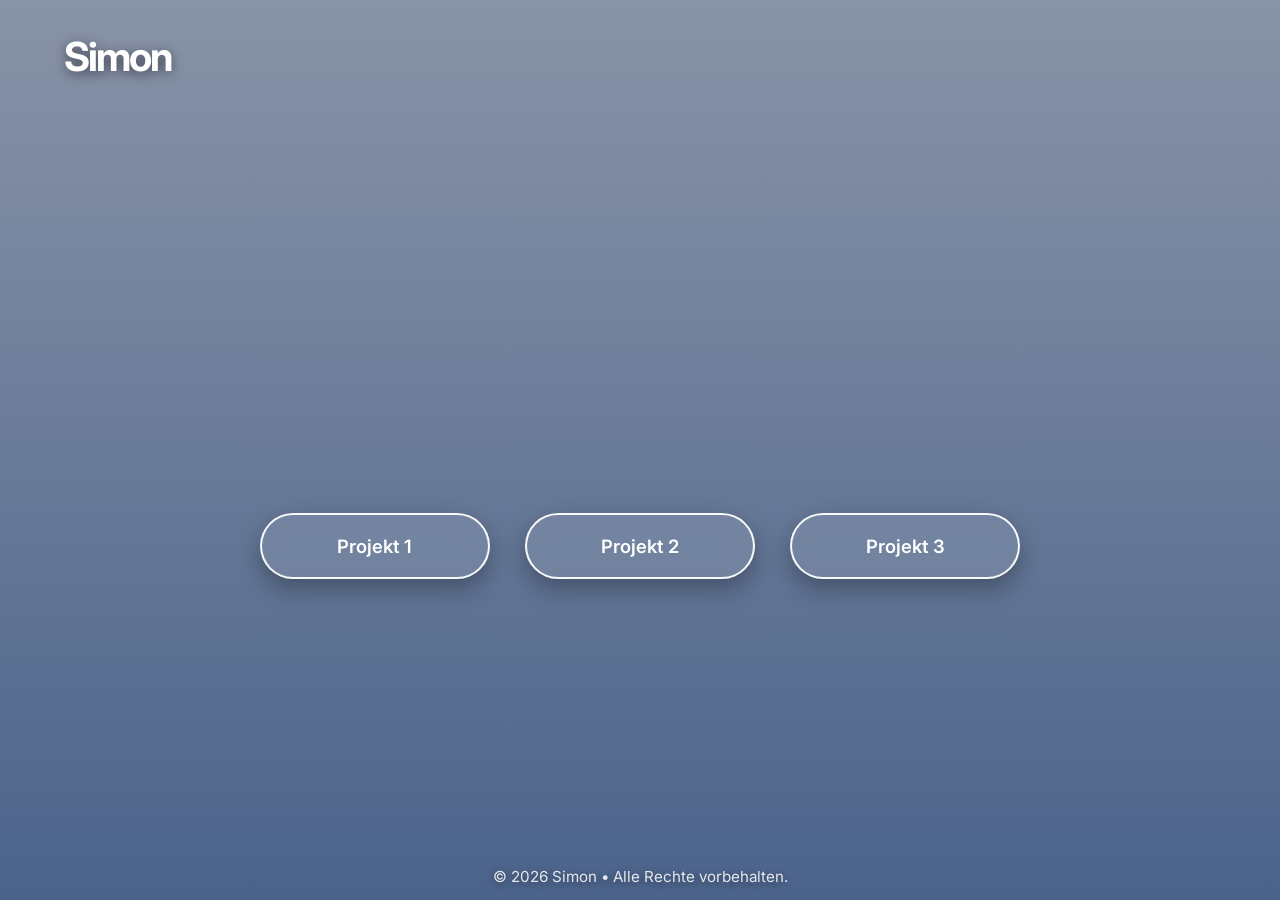
==== commit 8a665c44: "updates" ====
--- a/index.html
+++ b/index.html
@@ -1,682 +1,118 @@
 <!DOCTYPE html>
 <html lang="de">
+<!-- HOME -->
 <head>
     <meta charset="UTF-8">
     <meta name="viewport" content="width=device-width, initial-scale=1.0">
-    <link rel="icon" type="image/png" href="bilder/icons8-berg-48.png">
-    <title>Schutzhütte Paolina</title>
-    <link rel="preconnect" href="https://fonts.googleapis.com">
-    <link href="https://fonts.googleapis.com/css2?family=Cormorant+Garamond:ital,wght@0,300;0,400;0,600;1,300;1,400&family=Jost:wght@300;400;500;600&display=swap" rel="stylesheet">
-    <link rel="stylesheet" href="style.css">
+    <title>Willkommen!</title>
+    <style>
+        @import url('https://fonts.googleapis.com/css2?family=Inter:wght@400;500;600&display=swap');
+
+        * {
+            margin: 0;
+            padding: 0;
+            box-sizing: border-box;
+        }
+
+        body {
+            font-family: 'Inter', sans-serif;
+            color: white;
+            min-height: 100vh;
+            background: linear-gradient(rgba(20, 40, 80, 0.5), rgba(30, 60, 110, 0.8)),
+                        url('https://images.unsplash.com/photo-1506905925346-21bda4d32df4') center/cover no-repeat fixed;
+            background-attachment: fixed;
+            position: relative;
+        }
+
+        header {
+            padding: 2rem 5%;
+            display: flex;
+            align-items: center;
+            justify-content: space-between;
+        }
+
+        .logo {
+            font-size: 2.5rem;
+            font-weight: 700;
+            letter-spacing: -2px;
+            color: white;
+            text-decoration: none;
+            text-shadow: 0 3px 12px rgba(0,0,0,0.5);
+        }
+
+        .hero {
+            text-align: center;
+            padding: 16vh 5% 12vh;
+        }
+
+        .hero h1 {
+            font-size: 4.8rem;
+            margin-bottom: 1rem;
+            font-weight: 600;
+            text-shadow: 0 4px 20px rgba(0,0,0,0.6);
+        }
+
+        .hero p {
+            font-size: 1.45rem;
+            max-width: 620px;
+            margin: 0 auto;
+            opacity: 0.95;
+            text-shadow: 0 3px 12px rgba(0,0,0,0.5);
+        }
+
+        .buttons {
+            display: flex;
+            justify-content: center;
+            gap: 2.2rem;
+            flex-wrap: wrap;
+            padding: 25rem 5% 6rem;
+        }
+
+        .btn {
+            padding: 1.25rem 3.2rem;
+            font-size: 1.15rem;
+            font-weight: 600;
+            border: 2px solid rgba(255,255,255,0.95);
+            border-radius: 50px;
+            background: rgba(255,255,255,0.1);
+            color: white;
+            text-decoration: none;
+            transition: all 0.35s ease;
+            backdrop-filter: blur(12px);
+            min-width: 230px;
+            text-align: center;
+            box-shadow: 0 10px 25px rgba(0,0,0,0.3);
+        }
+
+        .btn:hover {
+            background: white;
+            color: #1a2e5c09;
+            transform: translateY(-8px);
+            box-shadow: 0 20px 40px rgba(0,0,0,0.4);
+        }
+
+        footer {
+            text-align: center;
+            padding-top: 12rem;
+            opacity: 0.85;
+            font-size: 0.95rem;
+            text-shadow: 0 2px 10px rgba(0,0,0,0.6);
+        }
+    </style>
 </head>
 <body>
+    <header>
+        <a href="#" class="logo">Simon</a>
+    </header> 
 
-<!-- NAV -->
-<nav id="nav">
-  <a href="#hero" class="nav-logo">Paolina <span>Hütte</span></a>
-  <ul class="nav-center">
-    <li><a href="#ueber" class="nav-link">Über uns</a></li>
-    <li><a href="#gaststaette" class="nav-link">Gaststätte</a></li>
-    <li><a href="#unterkunft" class="nav-link">Unterkunft</a></li>
-    <li><a href="#aktivitaeten" class="nav-link">Aktivitäten</a></li>
-    <li><a href="#anreise" class="nav-link">Anreise</a></li>
-    <li><a href="#anfrage" class="nav-link">Anfrage</a></li>
-  </ul>
-  <div class="nav-right">
-    <div class="nav-lang">
-      <a href="#" class="on">DE</a><span>·</span>
-      <a href="#">IT</a><span>·</span>
-      <a href="#">EN</a>
-    </div>
-    <a href="#anfrage" class="nav-cta">Anfragen</a>
-  </div>
-</nav>
-
-<!-- START -->
-<section id="hero">
-  <div class="hero-bg" id="heroBg"></div>
-  <div class="hero-grad"></div>
-  <div class="hero-content">
-    <div class="hero-badge">Karerpass · Rosengarten · Carezza</div>
-    <h1 class="hero-title">Schutzhütte<br><em>Paolina</em></h1>
-    <p class="hero-sub">Herzliche Gastlichkeit am Fuße der Rotwand — seit 1954 in Familienhand</p>
-    <div class="hero-btns">
-      <a href="#unterkunft" class="btn-solid">Zimmer anfragen</a>
-      <a href="#ueber" class="btn-ghost">Mehr entdecken</a>
-    </div>
-  </div>
-  <div class="hero-scroll">
-    <div class="scroll-line"></div>
-    <span>Entdecken</span>
-  </div>
-</section>
-
-<!-- U1 -->
-<div class="stripe">
-  <div class="stripe-item"><div class="sv">1954</div><div class="sl">Gegründet</div></div>
-  <div class="stripe-item"><div class="sv">2125m</div><div class="sl">Seehöhe</div></div>
-  <div class="stripe-item"><div class="sv">6</div><div class="sl">Wanderrouten</div></div>
-  <div class="stripe-item"><div class="sv">5</div><div class="sl">Zimmer</div></div>
-  <div class="stripe-item"><div class="sv">40km</div><div class="sl">Skipisten</div></div>
-</div>
-
-<!-- UEBER UNS -->
-<section id="ueber">
-  <div class="sec">
-    <div class="two-col">
-      <div class="img-stack reveal">
-        <img class="img-main" src="bilder/huette-ausen.jpg" alt="Paolinahütte mit Rotwand">
-        <img class="img-inset" src="bilder/gaststaette1.jpg" alt="Gaststätte">
-      </div>
-      <div class="reveal d1">
-        <div class="ueber-badge">🏔 Seit 1954 · Familie Pichler</div>
-        <h2 class="sec-h">Eine Hütte mit<br><em>Geschichte & Herz</em></h2>
-        <p class="p-body">Die Paolinahütte liegt am Fuße der Rotwand, oberhalb des Karerseegebietes, an der Bergstation des Sesselliftes Paolina. Sie ist vom Karerpass und von der Nigerstraße aus über bequeme Wanderwege erreichbar.</p>
-        <p class="p-body">Die Hütte wurde 1954 von Sepp und Anna Pichler errichtet. Seit 1978 wird sie von Sohn Hermann bewirtschaftet. Im Frühjahr 2024 wurde das Gastlokal neugestaltet — modern, aber dem alpinen Charakter treu.</p>
-        <div class="facts">
-          <div class="fact"><div class="fact-n">2 + 3</div><div class="fact-l">Zweibett- & Vierbettzimmer</div></div>
-          <div class="fact"><div class="fact-n">2125m</div><div class="fact-l">ü d. M</div></div>
-          <div class="fact"><div class="fact-n">Carezza</div><div class="fact-l">Skigebiet nebenan</div></div>
-          <div class="fact"><div class="fact-n">Sommer + Winter</div><div class="fact-l">Geöffnet</div></div>
-        </div>
-      </div>
-    </div>
-  </div>
-</section>
-
-<!-- U2 -->
-<div class="para" style="background-image:url('bilder/gaststaette4.png');">
-  <div class="para-inner">
-    <blockquote>„Alle Gerichte werden frisch auf der Hütte zubereitet — mit Südtiroler Herz und regionalen Zutaten."</blockquote>
-    <cite>Schutzhaus Paolina · Rosengarten · Südtirol</cite>
-  </div>
-</div>
-
-<!-- GASTSTAETTE -->
-<section id="gaststaette" class="bg-off">
-  <div class="sec">
-    <div class="two-col rev">
-      <div class="reveal">
-        <span class="sec-tag">Gaststätte & Terrasse</span>
-        <h2 class="sec-h">Herzliche<br><em>Gastlichkeit</em></h2>
-        <p class="sec-lead">In zwei Gastlokalen und auf einer Sonnenterrasse mit herrlicher Aussicht auf den Rosengarten sorgen wir für das leibliche Wohl unserer Gäste.</p>
-        <p class="sec-lead" style="margin-top:13px;">Unser Küchenchef verwöhnt Sie vorwiegend mit Tiroler Spezialitäten — alle Gerichte werden frisch auf der Hütte zubereitet!</p>
-        <div class="gast-tags">
-          <span class="tag">🥩 Südtiroler Spezialitäten</span>
-          <span class="tag">🌿 Frisch & Regional</span>
-          <span class="tag">☀️ Sonnenterrasse</span>
-          <span class="tag">🏔 Panoramablick</span>
-          <span class="tag">🍺 Getränke & Snacks</span>
-        </div>
-      </div>
-      <div class="mosaic reveal d1">
-        <img class="big" src="bilder/gaststaette2.jpg" alt="Gastronomie">
-        <img src="bilder/gaststaette3.jpg" alt="Gastronomie">
-        <img src="bilder/terrasse1.jpg" alt="Gastronomie">
-        <img src="bilder/badezimmer1.jpg" alt="Gastronomie">
-        <img src="bilder/terrasse2.jpg" alt="Gastronomie">
-      </div>
-    </div>
-  </div>
-</section>
-
-<!-- UNTERKUNFT -->
-<section id="unterkunft">
-  <div class="sec">
-    <div style="text-align:center;margin-bottom:50px;">
-      <span class="sec-tag reveal">Unterkunft</span>
-      <h2 class="sec-h reveal" style="max-width:480px;margin:0 auto;">Schlafen unterm<br><em>Sternenhimmel</em></h2>
-    </div>
-    <div class="room-gal reveal">
-      <img src="bilder/zimmer1.jpg" alt="Vierbettzimmer">
-      <img src="bilder/zimmer2.jpg" alt="Zweibettzimmer">
-      <img src="bilder/zimmer3.jpg" alt="Zweibettzimmer">
-    </div>
-    <div class="two-col" style="align-items:start;margin-top:50px;">
-      <div class="reveal">
-        <h3 style="font-family:'Cormorant Garamond',serif;font-size:1.5rem;font-weight:400;margin-bottom:15px;">Komfortabel & Gemütlich</h3>
-        <p class="p-body">Wanderer und Bergsteiger, die in frühen Morgenstunden von der Paolinahütte aus ihre Tour starten wollen, haben die Möglichkeit hier zu übernachten.</p>
-        <p class="p-body">Unseren Gästen stehen <strong>zwei Zweibettzimmer</strong> und <strong>drei Vierbettzimmer</strong> im ersten Stock zur Verfügung. Decken, Federbetten und Bettwäsche sind vorhanden.</p>
-        <p style="font-size:0.9rem;color:var(--text-light);line-height:1.8;font-weight:300;">Ein Hüttenschlafsack, Hausschuhe und ein Handtuch sind erforderlich. WC, Waschraum und zwei Duschen (gegen Gebühr) vorhanden.</p>
-        <p style="margin-top:14px;font-size:0.81rem;color:var(--rust);font-style:italic;">★ Private Hütte — keine Alpenverein-Ermäßigungen.</p>
-      </div>
-      <div class="reveal d1">
-        <h3 style="font-family:'Cormorant Garamond',serif;font-size:1.5rem;font-weight:400;margin-bottom:6px;">Preise Sommer 2026</h3>
-        <p style="font-size:0.8rem;color:var(--text-light);margin-bottom:0;">pro Person · zzgl. Kurtaxe € 1,50 / Tag (ab 14 J.)</p>
-        <div class="price-row">
-          <div class="pbox"><div class="pbox-l">Übernachtung</div><div class="pbox-p">€32</div><div class="pbox-s">pro Person</div></div>
-          <div class="pbox"><div class="pbox-l">mit Frühstück</div><div class="pbox-p">€50</div><div class="pbox-s">pro Person</div></div>
-          <div class="pbox"><div class="pbox-l">Halbpension</div><div class="pbox-p">€73</div><div class="pbox-s">pro Person</div></div>
-        </div>
-        <p style="margin-top:13px;font-size:0.81rem;color:var(--text-light);line-height:1.72;">*Kinder bis 12 Jahre: 20% Ermäßigung.</p>
-        <div style="margin-top:22px;"><a href="#anfrage" class="btn-solid">Jetzt anfragen</a></div>
-      </div>
-    </div>
-  </div>
-</section>
-
-<!-- U3 -->
-<div class="para" style="background-image:url('bilder/skigebiet1.jpg');">
-  <div class="para-inner">
-    <blockquote>Herrliche Skiabfahrten auf 40 km bestens präparierten Pisten der Skiarea Carezza — und abends zurück in die warme Hütte.</blockquote>
-    <cite>Winterfreuden unterm Rosengarten</cite>
-  </div>
-</div>
-
-<!-- AKTIVITAETEN -->
-<section id="aktivitaeten" class="bg-off">
-  <div class="sec">
-    <div style="text-align:center;margin-bottom:14px;">
-      <span class="sec-tag reveal">Aktivitäten</span>
-      <h2 class="sec-h reveal" style="max-width:520px;margin:0 auto 12px;">Natur pur <em>entdecken</em></h2>
-      <p class="sec-lead reveal" style="margin:0 auto;text-align:center;">Das Rosengarten- und Latemargebiet bietet zu jeder <br>Jahreszeit unvergessliche Erlebnisse.</p>
-      <div class="wk"><img src="bilder/wanderkarte1.png" alt="Wanderkarte Carezza" onclick="openLb(this)"></div>
+    <div class="buttons">
+        <a href="projects/paolina/index.html" class="btn">Projekt 1</a>
+        <a href="#" class="btn">Projekt 2</a>
+        <a href="#" class="btn">Projekt 3</a>
     </div>
 
-    <div class="stabs reveal">
-      <div class="stab on" data-tab="sommer">🥾 Sommer · Wanderungen</div>
-      <div class="stab" data-tab="winter">⛷ Winter · Skigebiet</div>
-    </div>
-
-    <!-- SOMMER TAB -->
-    <div class="tab on" id="tab-sommer">
-      <div class="wlist">
-
-        <!-- Route 1 -->
-        <div class="wi">
-          <div class="wh">
-            <div class="whl">
-              <div class="wnum">01</div>
-              <div>
-                <div class="wname">An den Rosengartensüdhängen</div>
-                <div class="wmeta">
-                  <span class="wp p-g">wenig schwierig</span>
-                  <span class="wp p-x">11 km · 6–8 h</span>
-                  <span class="wp p-b">+/- 1000 m</span>
-                </div>
-              </div>
-            </div>
-            <div class="warr">▾</div>
-          </div>
-          <div class="wb">
-            <div class="wbi">
-              <p style="font-size:0.76rem;color:var(--text-light);margin-bottom:5px;text-transform:uppercase;letter-spacing:0.1em;">Route</p>
-              <p style="font-size:0.9rem;color:var(--text-mid);margin-bottom:0;">Talstation Paolinalift → Karerpass → Pederivaschwaige → Paolinahütte → Masaréhütte → Talstation Paolinalift</p>
-              <div class="wstats">
-                <div class="wsb"><div class="wsv">11 km</div><div class="wsk">Länge</div></div>
-                <div class="wsb"><div class="wsv">2–4 h</div><div class="wsk">Gehzeit</div></div>
-                <div class="wsb"><div class="wsv">±1000m</div><div class="wsk">Höhenmeter</div></div>
-                <div class="wsb"><div class="wsv">2350m</div><div class="wsk">Höchster Punkt</div></div>
-                <div class="wsb"><div class="wsv">★☆☆</div><div class="wsk">Schwierigkeit</div></div>
-              </div>
-              <p class="wdesc">Startend am Parkplatz der Talstation des Paolina-Sesselliftes führt die Tour längs der Passstraße ostwärts, biegt am Karerpass vor dem Hotel Savoy links in den Weg mit der Markierung Nr. 548 ab 
-                               und steigt mäßig an bis zur Baita M. Pederiva. Von dort in westlicher Richtung (Markierung Nr. 549) zum Christomannos-Denkmal und weiter steil abwärts der Markierung 539 folgend zur Paolinahütte. 
-                               Der Rückweg erfolgt auf dem Weg Nr. 552 zur Masarèhütte, dann weiter auf dem Forstweg Richtung Westen. Für müde gewordene Wanderer bietet sich der Rückweg auf dem Paolinalift ab der Paolinahütte an.</p>
-              <div class="wimgs">
-                <div class="wimgs-wrap"><img src="bilder/wanderroute1/wanderkarte1.jpg" alt="Wanderkarte" onclick="openLb(this)"><div class="wcap">Wanderkarte</div></div>
-                <div class="wimgs-wrap"><img src="bilder/wanderroute1/karerpass.jpg" alt="Karerpass" onclick="openLb(this)"><div class="wcap">Karerpass</div></div>
-                <div class="wimgs-wrap"><img src="bilder/wanderroute1/fensterturm.jpg" alt="Fensterlturm" onclick="openLb(this)"><div class="wcap">Fensterlturm</div></div>
-                <div class="wimgs-wrap"><img src="bilder/wanderroute1/alte-paolinahuette.jpg" alt="Paolinahütte" onclick="openLb(this)"><div class="wcap">Paolinahütte</div></div>
-              </div>
-            </div>
-          </div>
-        </div>
-
-        <!-- Route 2 -->
-        <div class="wi">
-          <div class="wh">
-            <div class="whl">
-              <div class="wnum">02</div>
-              <div>
-                <div class="wname">Hirzelsteig</div>
-                <div class="wmeta">
-                  <span class="wp p-g">wenig schwierig</span>
-                  <span class="wp p-x">7,5 km · 3–5 h</span>
-                  <span class="wp p-b">+/- 700 m</span>
-                </div>
-              </div>
-            </div>
-            <div class="warr">▾</div>
-          </div>
-          <div class="wb">
-            <div class="wbi">
-              <p style="font-size:0.76rem;color:var(--text-light);margin-bottom:5px;text-transform:uppercase;letter-spacing:0.1em;">Route</p>
-              <p style="font-size:0.9rem;color:var(--text-mid);margin-bottom:0;">Paolinahütte → Christomannosdenkmal → Rosengartenhütte → Paolinahütte</p>
-              <div class="wstats">
-                <div class="wsb"><div class="wsv">7,5 km</div><div class="wsk">Länge</div></div>
-                <div class="wsb"><div class="wsv">3–5 h</div><div class="wsk">Gehzeit</div></div>
-                <div class="wsb"><div class="wsv">±700m</div><div class="wsk">Höhenmeter</div></div>
-                <div class="wsb"><div class="wsv">2390m</div><div class="wsk">Rosengartenhütte</div></div>
-                <div class="wsb"><div class="wsv">★☆☆</div><div class="wsk">Schwierigkeit</div></div>
-              </div>
-              <p class="wdesc">Der Hirzelweg bietet allen Bergwanderbegeisterten eine nicht allzu anstrengende Tour unter den bizarren Gipfeln des Rosengarten mit fantastischer Aussicht auf die westliche Südtiroler Bergwelt. 
-                               Ausgehend von der Paolinahütte führt die Route auf dem Weg Nr. 539 steil ostwärts zum Christomannosdenkmal, von dort auf dem oberen Steig Nr. 549 zuerst westwärts dann in nördlicher Richtung zur 
-                               Rosengartenhütte. Der Rückweg erfolgt auf dem unteren Hirzelsteig (Nr. 552) leicht absteigend zum Ausgangspunkt.</p>
-              <div class="wimgs">
-                <div class="wimgs-wrap"><img src="bilder/wanderroute2/hohenprofil.jpg" alt="Höhenprofil" onclick="openLb(this)"><div class="wcap">Höhenprofil</div></div>
-                <div class="wimgs-wrap"><img src="bilder/wanderroute2/christomannosdenkmal.jpg" alt="Christomannosdenkmal" onclick="openLb(this)"><div class="wcap">Christomannosdenkmal</div></div>
-                <div class="wimgs-wrap"><img src="bilder/wanderroute2/masarekamm.jpg" alt="Masarèkamm" onclick="openLb(this)"><div class="wcap">Masarèkamm</div></div>
-                <div class="wimgs-wrap"><img src="bilder/wanderroute2/wegweiser.jpg" alt="Wegweiser" onclick="openLb(this)"><div class="wcap">Wegweiser</div></div>
-              </div>
-            </div>
-          </div>
-        </div>
-
-        <!-- Route 3 -->
-        <div class="wi">
-          <div class="wh">
-            <div class="whl">
-              <div class="wnum">03</div>
-              <div>
-                <div class="wname">Um Masarékamm und Rotwand</div>
-                <div class="wmeta">
-                  <span class="wp p-o">mäßig schwierig</span>
-                  <span class="wp p-x">6,5 km · 3–5 h</span>
-                  <span class="wp p-b">+/- 900 m</span>
-                </div>
-              </div>
-            </div>
-            <div class="warr">▾</div>
-          </div>
-          <div class="wb">
-            <div class="wbi">
-              <p style="font-size:0.76rem;color:var(--text-light);margin-bottom:5px;text-transform:uppercase;letter-spacing:0.1em;">Route</p>
-              <p style="font-size:0.9rem;color:var(--text-mid);margin-bottom:0;">Paolinahütte → Christomannosdenkmal → Rotwandhütte (Ostertaghütte) → Vajolonpass → Paolinahütte</p>
-              <div class="wstats">
-                <div class="wsb"><div class="wsv">6,5 km</div><div class="wsk">Länge</div></div>
-                <div class="wsb"><div class="wsv">3–5 h</div><div class="wsk">Gehzeit</div></div>
-                <div class="wsb"><div class="wsv">±900m</div><div class="wsk">Höhenmeter</div></div>
-                <div class="wsb"><div class="wsv">2560m</div><div class="wsk">Vajolonpass</div></div>
-                <div class="wsb"><div class="wsv">★★☆</div><div class="wsk">Schwierigkeit</div></div>
-              </div>
-              <p class="wdesc">Die nicht allzu anstrengende Rundwanderung startet bei der Paolinahütte und führt ostwärts auf steilem Weg (Nr. 539) zum Christomannosdenkmal, dann leicht abwärts mit der 
-                               Markierung Nr. 549 zur Rotwandhütte (Ostertaghütte). Von dort in nördlicher Richtung auf dem Weg Nr. 541 bis zur Abzweigung zum Vajolonpass, dann steil der Markierung 
-                               Nr. 551 folgend zur höchsten Wegstelle. Weiter steil abwärts auf etwas rutschigem Steig zum Hirzelsteig und schließlich südwärts zurück zur Paolinahütte.</p>
-              <div class="wimgs">
-                <div class="wimgs-wrap"><img src="bilder/wanderroute3/rotwand.jpg" alt="Rotwand" onclick="openLb(this)"><div class="wcap">Rotwand Abendrot</div></div>
-                <div class="wimgs-wrap"><img src="bilder/wanderroute3/malga-soler.jpg" alt="Malga Soler" onclick="openLb(this)"><div class="wcap">Malga Soler</div></div>
-                <div class="wimgs-wrap"><img src="bilder/wanderroute3/latemar.jpg" alt="Latemar" onclick="openLb(this)"><div class="wcap">Latemar</div></div>
-                <div class="wimgs-wrap"><img src="bilder/wanderroute3/huette.jpg" alt="Hütte" onclick="openLb(this)"><div class="wcap">Paolinahütte</div></div>
-              </div>
-            </div>
-          </div>
-        </div>
-
-        <!-- Route 4 -->
-        <div class="wi">
-          <div class="wh">
-            <div class="whl">
-              <div class="wnum">04</div>
-              <div>
-                <div class="wname">Rosengarten Südumrundung</div>
-                <div class="wmeta">
-                  <span class="wp p-o">mäßig schwierig</span>
-                  <span class="wp p-x">Ganztages-Tour · 6–9 h</span>
-                  <span class="wp p-b">+/- 1200 m</span>
-                </div>
-              </div>
-            </div>
-            <div class="warr">▾</div>
-          </div>
-          <div class="wb">
-            <div class="wbi">
-              <p style="font-size:0.76rem;color:var(--text-light);margin-bottom:5px;text-transform:uppercase;letter-spacing:0.1em;">Route</p>
-              <p style="font-size:0.9rem;color:var(--text-mid);margin-bottom:0;">Paolinahütte → Rosengartensüdhang → Rotwandhütte → Vajolonpass → Paolinahütte</p>
-              <div class="wstats">
-                <div class="wsb"><div class="wsv">lang</div><div class="wsk">Länge</div></div>
-                <div class="wsb"><div class="wsv">6–9 h</div><div class="wsk">Gehzeit</div></div>
-                <div class="wsb"><div class="wsv">±1200m</div><div class="wsk">Höhenmeter</div></div>
-                <div class="wsb"><div class="wsv">2500m</div><div class="wsk">Höchster Punkt</div></div>
-                <div class="wsb"><div class="wsv">★★☆</div><div class="wsk">Schwierigkeit</div></div>
-              </div>
-              <p class="wdesc">Eine beeindruckende Rundwanderung entlang der Südhänge des Rosengartens mit wechselnden Perspektiven auf das mächtige Felsmassiv. Die Tour verbindet mehrere Schutzhütten 
-                               und bietet immer wieder atemberaubende Ausblicke auf das Latemargebiet und die umliegenden Dolomitengipfel. Ideal für erfahrene Wanderer, die einen langen Bergtag genießen wollen.</p>
-              <div class="wimgs">
-                <div class="wimgs-wrap"><img src="bilder/wanderroute4/latemar-abendrot.jpg" alt="Latemar Abendrot" onclick="openLb(this)"><div class="wcap">Latemar Abendrot</div></div>
-                <div class="wimgs-wrap"><img src="bilder/wanderroute4/latemar.jpg" alt="Latemar" onclick="openLb(this)"><div class="wcap">Latemar</div></div>
-                <div class="wimgs-wrap"><img src="bilder/wanderroute4/masarekamm.jpg" alt="Masarèkamm" onclick="openLb(this)"><div class="wcap">Masarèkamm</div></div>
-                <div class="wimgs-wrap"><img src="bilder/wanderroute4/karerpass.jpg" alt="Karerpass" onclick="openLb(this)"><div class="wcap">Karerpass</div></div>
-              </div>
-            </div>
-          </div>
-        </div>
-
-        <!-- Route 5 -->
-        <div class="wi">
-          <div class="wh">
-            <div class="whl">
-              <div class="wnum">05</div>
-              <div>
-                <div class="wname">Rotwandspitze & Masaréklettersteig</div>
-                <div class="wmeta">
-                  <span class="wp p-r">sehr schwierig ⚠ Klettersteig</span>
-                  <span class="wp p-x">6 km · 6–8 h</span>
-                  <span class="wp p-b">+/- 1200 m</span>
-                </div>
-              </div>
-            </div>
-            <div class="warr">▾</div>
-          </div>
-          <div class="wb">
-            <div class="wbi">
-              <div class="warning-bar">⚠ Klettersteigausrüstung erforderlich: Gurt, Karabiner, Helm</div>
-              <p style="font-size:0.76rem;color:var(--text-light);margin-bottom:5px;text-transform:uppercase;letter-spacing:0.1em;">Route</p>
-              <p style="font-size:0.9rem;color:var(--text-mid);margin-bottom:0;">Paolinahütte → Vajolonpass → Rotwandspitze → Masaréklettersteig → Rotwandhütte → Paolinahütte</p>
-              <div class="wstats">
-                <div class="wsb"><div class="wsv">6 km</div><div class="wsk">Länge</div></div>
-                <div class="wsb"><div class="wsv">4–6 h</div><div class="wsk">Gehzeit</div></div>
-                <div class="wsb"><div class="wsv">±1200m</div><div class="wsk">Höhenmeter</div></div>
-                <div class="wsb"><div class="wsv">2806m</div><div class="wsk">Rotwandspitze</div></div>
-                <div class="wsb"><div class="wsv">★★★</div><div class="wsk">Sehr schwierig</div></div>
-              </div>
-              <p class="wdesc">Die Rundwanderung startet bei der Paolinahütte und führt nordwärts leicht ansteigend der Markierung Nr. 552 folgend bis zur Abzweigung zum Vajolonpass, dann in östlicher Richtung 
-                               auf dem steilen Steig Nr. 551. Auf dem gut gesicherten Klettersteig — Ausrüstung unbedingt notwendig — geht's hinauf auf die Rotwandspitze (2806m). Der Abstieg erfolgt zuerst auf 
-                              dem Klettersteig dem Masarékamm entlang, dann in östlicher Richtung zur Rotwandhütte.</p>
-              <div class="wimgs">
-                <div class="wimgs-wrap"><img src="bilder/wanderroute5/rotwand.jpg" alt="Rotwand" onclick="openLb(this)"><div class="wcap">Rotwand</div></div>
-                <div class="wimgs-wrap"><img src="bilder/wanderroute5/masarekamm.jpg" alt="Masarèkamm" onclick="openLb(this)"><div class="wcap">Masarèkamm</div></div>
-                <div class="wimgs-wrap"><img src="bilder/wanderroute5/fensterlturm.jpg" alt="Fensterlturm" onclick="openLb(this)"><div class="wcap">Fensterlturm</div></div>
-                <div class="wimgs-wrap"><img src="bilder/wanderroute5/huettengaudi.jpg" alt="Hüttengaudi" onclick="openLb(this)"><div class="wcap">Hüttengaudi</div></div>
-              </div>
-            </div>
-          </div>
-        </div>
-
-        <!-- Route 6 -->
-        <div class="wi">
-          <div class="wh">
-            <div class="whl">
-              <div class="wnum">06</div>
-              <div>
-                <div class="wname">König Laurins Rosengarten</div>
-                <div class="wmeta">
-                  <span class="wp p-r">sehr schwierig ⚠ Klettersteig</span>
-                  <span class="wp p-x">14 km · 8–12 h</span>
-                  <span class="wp p-b">+/- 2000 m</span>
-                </div>
-              </div>
-            </div>
-            <div class="warr">▾</div>
-          </div>
-          <div class="wb">
-            <div class="wbi">
-              <div class="warning-bar">⚠ Nur für erfahrene Berggeher mit Klettersteigausrüstung und sehr guter Kondition!</div>
-              <p style="font-size:0.76rem;color:var(--text-light);margin-bottom:5px;text-transform:uppercase;letter-spacing:0.1em;">Route</p>
-              <p style="font-size:0.9rem;color:var(--text-mid);margin-bottom:0;">Paolinahütte → Rosengartenhütte → Santnerpassklettersteig → Vajolethütte → Zigoladepass → Paolinahütte</p>
-              <div class="wstats">
-                <div class="wsb"><div class="wsv">14 km</div><div class="wsk">Länge</div></div>
-                <div class="wsb"><div class="wsv">8–12 h</div><div class="wsk">Gehzeit</div></div>
-                <div class="wsb"><div class="wsv">±2000m</div><div class="wsk">Höhenmeter</div></div>
-                <div class="wsb"><div class="wsv">2730m</div><div class="wsk">Santnerpass</div></div>
-                <div class="wsb"><div class="wsv">★★★</div><div class="wsk">Sehr schwierig</div></div>
-              </div>
-              <p class="wdesc">Wer eine gute Kondition hat, über Klettersteigerfahrung verfügt und entsprechend ausgerüstet ist, kann sich diese wunderschöne Tour in das Reich von König Laurin 
-                               zwischen der Rosengartenspitze und den Vajolettürmen vornehmen. Von der Paolinahütte auf dem Weg Nr. 552, anschließend Nr. 549 zur Rosengartenhütte. 
-                               Der Santnerpassklettersteig (Markierung S) ist mit Seilen und Leitern gesichert — teils ausgesetzt und steil führt er in König Laurins Rosengarten. Über den Santnerpass, 
-                               an der Gartlhütte vorbei zwischen Rosengartenspitze und Vajolettürmen zur Vajolethütte, dann weiter über den Zigoladepass zurück zur Paolinahütte.</p>
-              <div class="wimgs">
-                <div class="wimgs-wrap"><img src="bilder/wanderroute6/schneelbild.jpg" alt="Schneebild" onclick="openLb(this)"><div class="wcap">Schneebild</div></div>
-                <div class="wimgs-wrap"><img src="bilder/wanderroute6/christomannosdenkmal.jpg" alt="Christomannosdenkmal" onclick="openLb(this)"><div class="wcap">Christomannosdenkmal</div></div>
-                <div class="wimgs-wrap"><img src="bilder/wanderroute6/latemar.jpg" alt="Latemar" onclick="openLb(this)"><div class="wcap">Latemar</div></div>
-                <div class="wimgs-wrap"><img src="bilder/wanderroute6/karerpass.jpg" alt="Karerpass" onclick="openLb(this)"><div class="wcap">Karerpass</div></div>
-              </div>
-            </div>
-          </div>
-        </div>
-
-      </div><!-- /wlist -->
-    </div><!-- /tab-sommer -->
-
-    <!-- WINTER TAB -->
-    <div class="tab" id="tab-winter">
-      <div class="wgrid">
-        <div class="wcard">
-          <img class="wc-img" src="bilder/skigebiet-carezza.jpg" alt="Skigebiet Carezza">
-          <div class="wc-body">
-            <div class="wc-ico">⛷</div>
-            <div class="wc-title">Skigebiet Carezza</div>
-            <p class="wc-desc">40 km bestens präparierte Pisten mit 12 Aufstiegsanlagen. Für Anfänger und erfahrene Skifahrer — Carezza bietet für jeden etwas.</p>
-          </div>
-        </div>
-        <div class="wcard">
-          <img class="wc-img" src="bilder/schnee-huette.jpg" alt="Schneehütte">
-          <div class="wc-body">
-            <div class="wc-ico">🥾</div>
-            <div class="wc-title">Winterwanderungen</div>
-            <p class="wc-desc">Fantastische Winterlandschaften im Rosengarten- und Latemargebiet — traumhafte Touren durch tiefverschneite Wälder und über sonnige Hochplateaus.</p>
-          </div>
-        </div>
-        <div class="wcard">
-          <img class="wc-img" src="bilder/abendrot-rotwand.jpg" alt="Abendrot-Rotwand">
-          <div class="wc-body">
-            <div class="wc-ico">🌅</div>
-            <div class="wc-title">Sonnenbäder & Panorama</div>
-            <p class="wc-desc">Sonnenbäder in glasklarer Bergluft auf 1850m. Das Abendrot über Rotwand und Latemar — ein unvergesslicher Anblick von unserer Terrasse.</p>
-          </div>
-        </div>
-      </div>
-      <div class="photo-row">
-        <img src="bilder/abendrot-rotwand.jpg" alt="Abendrot-Rotwand">
-        <img src="bilder/huettengaudi.jpg" alt="Hüttengaudi">
-        <img src="bilder/latemar.jpg" alt="Latemar">
-        <img src="bilder/huette.jpg" alt="Hütte">
-      </div>
-    </div>
-
-  </div><!-- /sec -->
-</section>
-
-<!-- U4 -->
-<div class="para" style="background-image:url('bilder/huette-ausen3.jpg');">
-  <div class="para-inner">
-    <blockquote>Vom Karerpass in ca. 30 Minuten zu Fuß — oder bequem mit dem Sessellift Paolina.</blockquote>
-    <cite>So erreichen Sie uns</cite>
-  </div>
-</div>
-
-<!-- ANREISE / KONTAKT -->
-<section id="anreise">
-  <div class="sec">
-    <div style="text-align:center;margin-bottom:20px;">
-      <span class="sec-tag reveal">Anreise & Kontakt</span>
-      <h2 class="sec-h reveal" style="max-width:460px;margin:0 auto;">So finden Sie<br><em>zu uns</em></h2>
-    </div>
-    <div class="ccs reveal">
-      <div class="cc">
-        <div class="cc-ico">📍</div>
-        <div class="cc-l">Adresse</div>
-        <div class="cc-v">Karerpass 17<br>I-38039 Sèn Jan di Fassa (TN)<br>Trentino · Italien</div>
-      </div>
-      <div class="cc">
-        <div class="cc-ico">📞</div>
-        <div class="cc-l">Telefon</div>
-        <div class="cc-v">
-          Hütte: <a href="tel:+390471612008">+39 0471 612 008</a><br>
-          Mobil: <a href="tel:+393479489641">+39 347 948 9641</a><br>
-          Tal: <a href="tel:+390471613281">+39 0471 613 281</a>
-        </div>
-      </div>
-      <div class="cc">
-        <div class="cc-ico">🚗</div>
-        <div class="cc-l">Anreise</div>
-        <div class="cc-v">Karerpass: ~30 min Fußweg bergauf, oder mit dem Sessellift Paolina (Sommer & Winter).<br><br><a href="https://maps.google.com/?q=Schutzhaus+Paolina" target="_blank" style="color:var(--rust);">→ Google Maps öffnen</a></div>
-      </div>
-    </div>
-    <iframe class="map-frame reveal"
-      src="https://www.google.com/maps?q=46.4155058,11.6146815&z=18&t=k&output=embed"
-      allowfullscreen loading="lazy" title="Karte Schutzhaus Paolina">
-    </iframe>
-  </div>
-</section>
-
-<!-- ANFRAGE -->
-<section id="anfrage" class="bg-light">
-  <div class="sec">
-    <div class="af-grid">
-      <div>
-        <span class="sec-tag reveal">Anfrage</span>
-        <h2 class="sec-h reveal">Ihr Aufenthalt<br><em>beginnt hier</em></h2>
-        <p class="reveal" style="font-size:0.96rem;color:var(--text-mid);line-height:1.88;font-weight:300;">Wir freuen uns auf Ihre Anfrage und melden uns so schnell wie möglich bei Ihnen zurück.</p>
-        <div class="af-detail reveal"><div class="af-ico">📞</div><div><div class="af-ll">Telefon Hütte</div><div class="af-vv"><a href="tel:+390471612008">+39 0471 612 008</a></div></div></div>
-        <div class="af-detail reveal"><div class="af-ico">📱</div><div><div class="af-ll">Mobil Hüttenwirt</div><div class="af-vv"><a href="tel:+393479489641">+39 347 948 9641</a></div></div></div>
-        <div class="af-detail reveal"><div class="af-ico">📘</div><div><div class="af-ll">Facebook</div><div class="af-vv"><a href="https://facebook.com/paolinahuette" target="_blank">facebook.com/paolinahuette</a></div></div></div>
-        <div class="af-detail reveal"><div class="af-ico">📸</div><div><div class="af-ll">Instagram</div><div class="af-vv"><a href="https://instagram.com/rifugio_paolina_huette/" target="_blank">instagram.com/rifugio_paolina_huette</a></div></div></div>
-      </div>
-      <div class="reveal d1">
-        <form class="af-form" onsubmit="handleForm(event)">
-          <input type="text" placeholder="Vorname" required>
-          <input type="text" placeholder="Nachname" required>
-          <input class="full" type="email" placeholder="E-Mail-Adresse" required>
-          <input type="date" title="Anreise">
-          <input type="date" title="Abreise">
-          <select><option value="" disabled selected>Zimmertyp</option><option>Zweibettzimmer</option><option>Vierbettzimmer</option></select>
-          <select><option value="" disabled selected>Verpflegung</option><option>Nur Übernachtung – € 32</option><option>mit Frühstück – € 50</option><option>Halbpension – € 73</option></select>
-          <textarea class="full" placeholder="Anzahl Personen, besondere Wünsche, Fragen..."></textarea>
-          <div class="full"><button type="submit" class="btn-solid" style="width:100%;font-family:'Jost',sans-serif;">Anfrage absenden</button></div>
-          <p style="font-size: 14px;">* Aus organisatorischen Gründen bitten wir höflichst, uns alle Stornierungen sowie jegliche Änderungen der Reservierung unverzüglich mitzuteilen.</p>
-        </form>
-      </div>
-    </div>
-  </div>
-</section>
-
-<!-- FOOTER -->
-<footer>
-  <div class="fg">
-    <div>
-      <div class="fb-logo">Schutzhütte <span>Paolina</span></div>
-      <p class="fb-p">Am Fuße der Rotwand, oberhalb des Karerseegebietes. <br> Seit 1954 in Familienhand bewirtschaftet von Hermann Pichler.<br><br>Karerpass 17 · I-38039 Sèn Jan di Fassa · Südtirol · Italien</p>
-    </div>
-    <div class="fc">
-      <h4>Navigation</h4>
-      <ul>
-        <li><a href="#ueber">Über uns</a></li>
-        <li><a href="#gaststaette">Gaststätte</a></li>
-        <li><a href="#unterkunft">Unterkunft</a></li>
-        <li><a href="#aktivitaeten">Wanderungen</a></li>
-        <li><a href="#aktivitaeten">Winterfreuden</a></li>
-        <li><a href="#anfrage">Zimmeranfrage</a></li>
-      </ul>
-    </div>
-    <div class="fc">
-      <h4>Kontakt</h4>
-      <ul>
-        <li><a href="tel:+390471612008">Hütte: +39 0471 612 008</a></li>
-        <li><a href="tel:+393479489641">Mobil: +39 347 948 9641</a></li>
-        <li><a href="tel:+390471613281">Tal: +39 0471 613 281</a></li>
-        <li><a href="https://www.instagram.com/rifugio_paolina_huette" target="_blank">Instagram</a></li>
-        <li><a href="https://facebook.com/paolinahuette" target="_blank">Facebook</a></li>
-      </ul>
-    </div>
-    <div class="fc">
-      <h4>Partner & Info</h4>
-      <ul>
-        <li><a href="https://carezza.it/de" target="_blank">Ferienregion Carezza</a></li>
-        <li><a href="https://eggental.com/de" target="_blank">Ferienregion Eggental</a></li>
-        <li><a href="https://wetter.provinz.bz.it/de/home" target="_blank">Wetter Südtirol</a></li>
-        <li><a href="impressum.html">Impressum</a></li>
-        <li><a href="impressum.html">Datenschutz</a></li>
-      </ul>
-    </div>
-  </div>
-  <div class="fb">
-    <p>© 2026 Schutzhütte Paolina · Familie Pichler · Karerpass, Südtirol</p>
-  </div>
-</footer>
-
-<button id="topBtn" onclick="scrollToTop()">↑</button>
-
-<div id="lb" class="lb" onclick="closeLb()">
-  <span class="lb-x" onclick="closeLb()">×</span>
-  <img id="lb-img">
-</div>
-
-<script>
-// Nav scroll
-const nav = document.getElementById('nav');
-window.addEventListener('scroll', () => { nav.classList.toggle('solid', scrollY > 50); });
-
-// Scroll Up
-function scrollToTop() {
-  window.scrollTo({ top: 0, behavior: "smooth" });
-}
-
-// Button Scroll
-window.addEventListener("scroll", function () {
-  const btn = document.getElementById("topBtn");
-
-  if (window.scrollY > 200) {
-    btn.style.display = "block";
-  } else {
-    btn.style.display = "none";
-  }
-});
-
-// Bigger Pictures
-function openLb(img) {
-  const lb = document.getElementById("lb");
-  const lbImg = document.getElementById("lb-img");
-
-  console.log(img.src); // debug
-  lbImg.src = img.src;
-
-  lb.classList.add("show");
-}
-
-function closeLb() {
-  document.getElementById("lb").classList.remove("show");
-}
-
-// Hero parallax trigger
-window.addEventListener('load', () => { document.getElementById('heroBg').classList.add('loaded'); });
-
-// Smooth scroll
-document.querySelectorAll('a[href^="#"]').forEach(a => {
-  a.addEventListener('click', e => {
-    const t = document.querySelector(a.getAttribute('href'));
-    if(t){ e.preventDefault(); window.scrollTo({top: t.getBoundingClientRect().top + scrollY - 80, behavior:'smooth'}); }
-  });
-});
-
-// Reveal
-const revEls = document.querySelectorAll('.reveal');
-new IntersectionObserver((entries) => {
-  entries.forEach((en, i) => {
-    if(en.isIntersecting){ setTimeout(() => en.target.classList.add('vis'), i * 55); }
-  });
-}, {threshold:0.08}).observe
-? (() => { const o = new IntersectionObserver(entries => { entries.forEach((en,i) => { if(en.isIntersecting){ setTimeout(()=>en.target.classList.add('vis'),i*55); } }); },{threshold:0.08}); revEls.forEach(el=>o.observe(el)); })()
-: revEls.forEach(el=>el.classList.add('vis'));
-
-// Accordion
-document.querySelectorAll('.wh').forEach(hdr => {
-  hdr.addEventListener('click', () => {
-    const item = hdr.closest('.wi');
-    const isOpen = item.classList.contains('open');
-    document.querySelectorAll('.wi').forEach(i => i.classList.remove('open'));
-    if(!isOpen) item.classList.add('open');
-  });
-});
-
-// Tabs
-document.querySelectorAll('.stab').forEach(tab => {
-  tab.addEventListener('click', () => {
-    document.querySelectorAll('.stab').forEach(t=>t.classList.remove('on'));
-    document.querySelectorAll('.tab').forEach(c=>c.classList.remove('on'));
-    tab.classList.add('on');
-    document.getElementById('tab-'+tab.dataset.tab).classList.add('on');
-  });
-});
-
-// Form
-function handleForm(e){
-  e.preventDefault();
-  const btn = e.target.querySelector('button');
-  btn.textContent='✓ Anfrage gesendet — Wir melden uns bald!';
-  btn.style.background='var(--green)';
-  btn.disabled=true;
-  setTimeout(()=>{ btn.textContent='Anfrage absenden'; btn.style.background=''; btn.disabled=false; }, 4000);
-}
-</script>
+    <footer>
+        &copy; 2026 Simon • Alle Rechte vorbehalten.
+    </footer>
 </body>
-</html>
+</html>
